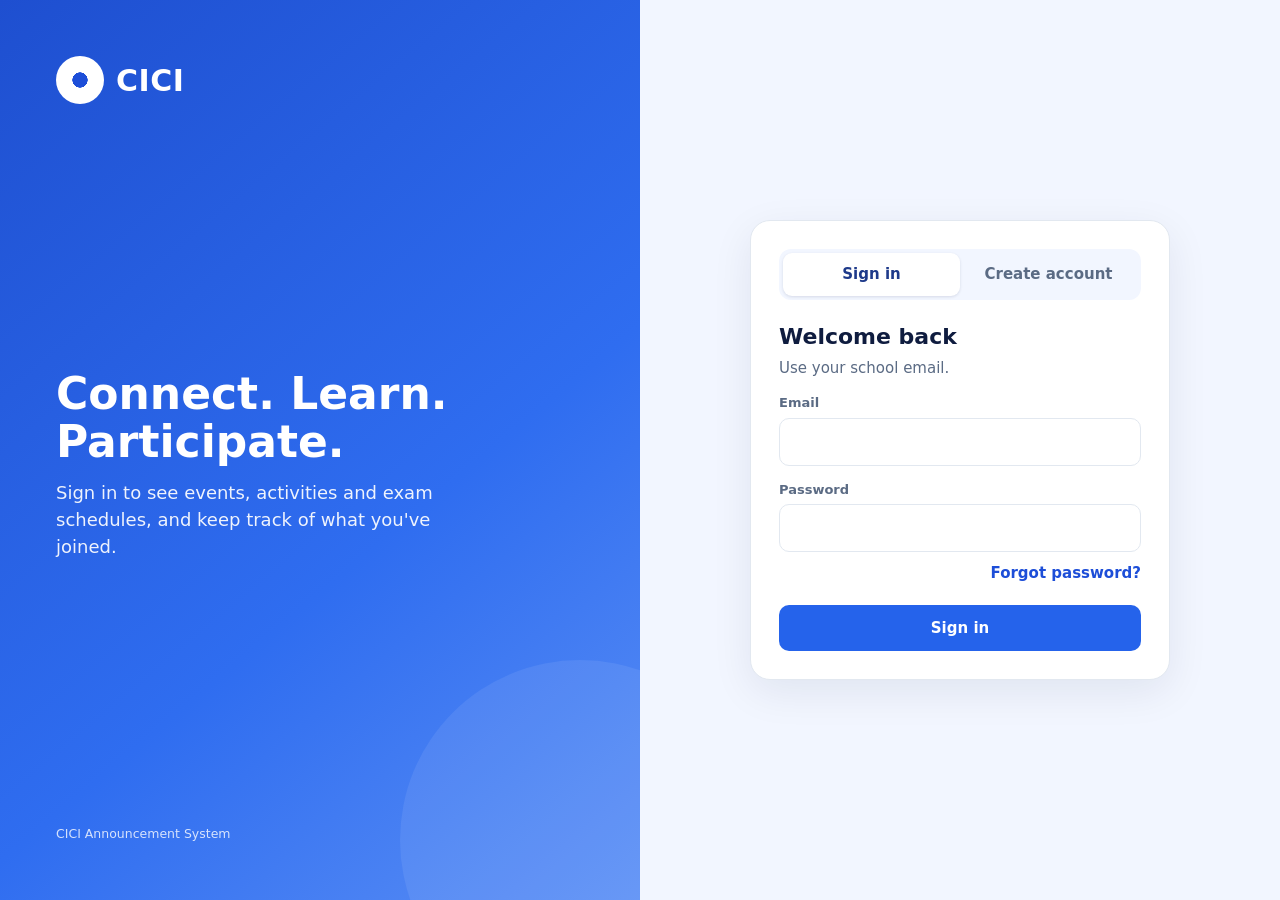
==== public/index.html @ 5fc9a1bd "Add photos to announcements with Supabase Storage - Admin editor: choose, replace or remove a photo " ====
<!doctype html>
<html lang="en">
<head>
<meta charset="utf-8">
<meta name="viewport" content="width=device-width, initial-scale=1">
<title>CICI Announcement System</title>
<style>
:root{--blue:#1d4ed8;--blue-d:#1e3a8a;--blue-600:#2563eb;--blue-100:#e0eaff;--blue-50:#f2f6ff;--white:#fff;--text:#0f1c3f;--muted:#64748b;--border:#e2e8f0;--red:#dc2626}
*{box-sizing:border-box}
[hidden]{display:none!important}
body{margin:0;font:14px/1.45 system-ui,-apple-system,Segoe UI,Roboto,sans-serif;background:var(--blue-50);color:var(--text)}
button{font:inherit;cursor:pointer;color:inherit}
a{color:inherit;text-decoration:none}
.app{display:grid;grid-template-columns:240px minmax(0,1fr) 300px;min-height:100vh}
/* sidebar */
.side{background:linear-gradient(180deg,#f7f9ff,#eef3ff);border-right:1px solid var(--border);padding:24px 16px;display:flex;flex-direction:column;gap:6px;position:sticky;top:0;height:100vh;height:100dvh;overflow:hidden;align-self:start}
.logo{display:flex;align-items:center;gap:10px;padding:0 8px 20px}
.logo .mark{width:44px;height:44px;border-radius:50%;background:radial-gradient(circle,#fff 0 22%,var(--blue) 23% 100%);box-shadow:0 0 0 6px #dbe7ff inset}
.logo b{display:block;font-size:26px;color:var(--blue);letter-spacing:.5px;line-height:1}
.logo small{font-size:12px;color:var(--text);display:block;margin-top:4px}
.nav button{display:flex;width:100%;align-items:center;gap:14px;padding:12px 16px;border:0;background:none;border-radius:12px;color:var(--text);font-size:15px;text-align:left}
.nav button:hover{background:rgba(37,99,235,.07)}
.nav button.on{background:var(--blue-600);color:#fff;font-weight:600;box-shadow:0 6px 16px rgba(37,99,235,.25)}
.nav .ic{width:22px;height:22px;flex:none;opacity:.9}
.nav hr{border:0;border-top:1px solid var(--border);margin:14px 8px}
.badge{margin-left:auto;background:var(--red);color:#fff;border-radius:999px;font-size:12px;padding:1px 8px;font-weight:700}
.user{margin-top:auto;position:relative}
.user button{display:flex;width:100%;align-items:center;gap:10px;padding:14px 8px;border:0;border-top:1px solid var(--border);background:none;text-align:left}
.avatar{width:40px;height:40px;border-radius:50%;background:#dbe7ff;color:var(--blue-d);display:grid;place-items:center;font-weight:700;flex:none}
.user b{display:block}.user small{color:var(--muted)}
/* main */
.main{padding:24px 28px;min-width:0}
.side,.rail{min-width:0}
.toprow{display:flex;gap:14px;align-items:center}
.search{flex:1;display:flex;align-items:center;gap:10px;background:var(--white);border:1px solid var(--border);border-radius:14px;padding:12px 18px;box-shadow:0 1px 2px rgba(0,0,0,.03)}
.search{min-width:0}
.search input{border:0;outline:0;flex:1;min-width:0;width:100%;font:inherit;background:transparent;color:var(--text)}
.search input::placeholder{color:var(--muted)}
.bell{position:relative;width:44px;height:44px;border-radius:50%;border:1px solid var(--border);background:var(--white);font-size:18px}
.bell .badge{position:absolute;top:-4px;right:-4px;margin:0;font-size:11px;padding:0 6px}
.bell .badge[hidden]{display:none}
.dropdown{position:absolute;top:52px;right:0;width:300px;background:var(--white);border:1px solid var(--border);border-radius:14px;box-shadow:0 12px 30px rgba(15,28,63,.15);padding:8px;z-index:5}
.dropdown[hidden]{display:none}
.dropdown .ni{display:block;width:100%;text-align:left;padding:10px 12px;border:0;background:none;border-radius:10px}
.dropdown .ni:hover{background:var(--blue-50)}
.dropdown .ni b{display:block}.dropdown .ni small{color:var(--muted)}
.hero{position:relative;margin-top:20px;border-radius:20px;overflow:hidden;background:linear-gradient(100deg,#1e4fd0 0%,#2f6df0 55%,#5b8ff5 100%);color:#fff;padding:34px 36px;min-height:250px}
.hero .chip{display:inline-block;background:rgba(255,255,255,.2);padding:6px 14px;border-radius:999px;font-size:13px;font-weight:600}
.hero h2{margin:22px 0 8px;font-size:40px;line-height:1.1}
.hero p{margin:0 0 20px;font-size:17px;opacity:.95;max-width:380px}
.hero .cta{display:inline-block;background:#fff;color:var(--blue-d);font-weight:700;padding:11px 20px;border:0;border-radius:10px}
.hero .dots{position:absolute;left:50%;bottom:16px;display:flex;gap:8px;transform:translateX(-50%)}
.hero .dots button{width:10px;height:10px;border-radius:50%;background:rgba(255,255,255,.5);border:0;padding:0}
.hero .dots button.on{background:#fff}
.hero .bldg{position:absolute;right:250px;bottom:0;width:320px;height:110px;background:linear-gradient(#ffffff22,#ffffff11);clip-path:polygon(0 100%,0 40%,15% 40%,15% 15%,30% 15%,30% 40%,45% 40%,45% 0,60% 0,60% 40%,75% 40%,75% 20%,100% 20%,100% 100%);pointer-events:none}
.hero .mega{position:absolute;right:40px;top:40px;width:230px;height:200px;background:linear-gradient(135deg,#fff,#c9dbff);clip-path:polygon(0 35%,55% 0,100% 0,100% 100%,55% 100%,0 65%);border-radius:10px;opacity:.95;pointer-events:none}
.quick{display:grid;grid-template-columns:repeat(3,1fr);gap:16px;margin-top:20px}
.qcard{background:var(--white);border:1px solid var(--border);border-radius:16px;padding:18px;display:flex;align-items:center;gap:16px;box-shadow:0 1px 2px rgba(0,0,0,.03);text-align:left}
.qcard:hover,.card:hover,.panel .it:hover{border-color:var(--blue-600)}
.qcard .ico{width:60px;height:60px;border-radius:50%;background:var(--blue-100);display:grid;place-items:center;font-size:22px;flex:none}
.qcard b{display:block;font-size:16px}.qcard small{color:var(--muted)}
.qcard .go{margin-left:auto;width:34px;height:34px;border-radius:50%;background:var(--blue-50);display:grid;place-items:center;color:var(--blue)}
.sec{display:flex;justify-content:space-between;align-items:center;margin:28px 0 14px}
.sec h3{margin:0;font-size:20px;display:flex;align-items:center;gap:10px}
.sec h3::before{content:"";width:5px;height:22px;background:var(--blue);border-radius:3px}
.linkbtn{background:none;border:0;color:var(--blue);font-weight:600;font-size:14px;padding:0}
.chips{display:flex;gap:8px;flex-wrap:wrap;margin-bottom:14px}
.chips button{border:1px solid var(--border);background:var(--white);padding:6px 14px;border-radius:999px;font-size:13px;font-weight:600;color:var(--muted)}
.chips button.on{background:var(--blue-600);border-color:var(--blue-600);color:#fff}
.cards{display:grid;grid-template-columns:repeat(3,1fr);gap:16px}
.card{background:var(--white);border:1px solid var(--border);border-radius:16px;overflow:hidden;display:flex;flex-direction:column}
.card .top{display:flex;justify-content:space-between;align-items:center;padding:14px 14px 0}
.tag{background:var(--blue-100);color:var(--blue-d);padding:4px 14px;border-radius:999px;font-weight:600;font-size:13px}
.tag.act{background:#d9f5ee;color:#0f6b55}
.tag.exam{background:#e3ebff;color:#1e3a8a}
.pin{color:var(--blue);font-size:13px;font-weight:600}
.img{margin:12px 14px 0;height:128px;border-radius:12px;background:linear-gradient(135deg,#d7e6ff,#9dbcf3)}
.img.green{background:linear-gradient(135deg,#2f7d4f,#8cc48f)}
.img.paper{background:linear-gradient(135deg,#eef2fb,#c8d3ea)}
img.img{display:block;width:calc(100% - 28px);object-fit:cover;background:var(--blue-50)}
.dimg{display:block;width:calc(100% + 48px);margin:-24px -24px 14px;height:220px;object-fit:cover;border-radius:18px 18px 0 0;background:var(--blue-50)}
.card .body{padding:14px;flex:1}
.card h4{margin:0 0 8px;font-size:16px}
.meta{color:var(--muted);font-size:13px;display:flex;gap:12px;flex-wrap:wrap;margin-bottom:8px}
.card p{margin:0 0 12px;color:#334155}
.card .link{color:var(--blue);font-weight:600;margin:0 14px 14px;padding:0;background:none;border:0;text-align:left}
.empty{grid-column:1/-1;text-align:center;color:var(--muted);padding:32px;background:var(--white);border:1px dashed var(--border);border-radius:16px}
/* right */
.rail{padding:24px 22px 24px 0;display:flex;flex-direction:column;gap:16px;position:sticky;top:0;height:100vh;height:100dvh;overflow:hidden;align-self:start}
.panel{background:var(--white);border:1px solid var(--border);border-radius:16px;padding:14px 16px}
.panel header{display:flex;justify-content:space-between;align-items:center;margin-bottom:12px}
.panel header b{font-size:16px;display:flex;gap:10px;align-items:center}
.panel header .linkbtn{font-size:13px}
.calnav{display:flex;justify-content:space-between;align-items:center;margin-bottom:10px;font-weight:700}
.calnav button{background:none;border:0;font-size:18px;color:var(--blue);padding:0 6px}
.cal{display:grid;grid-template-columns:repeat(7,1fr);text-align:center;gap:2px 0;font-size:13px}
.cal .dow{color:var(--muted);font-size:12px}
.cal button{position:relative;width:30px;height:30px;margin:auto;border:0;border-radius:50%;background:none;font:inherit;color:var(--text)}
.cal button:hover{background:var(--blue-50)}
.cal button.hl{background:var(--blue-100)}
.cal button.sel{background:var(--blue);color:#fff;font-weight:700}
.cal button.dot::after{content:"";position:absolute;bottom:2px;left:50%;width:4px;height:4px;margin-left:-2px;border-radius:50%;background:var(--blue)}
.cal button.sel.dot::after{background:#fff}
.cal button.blank{visibility:hidden}
.up{display:flex;flex-direction:column}
.up .it{display:grid;grid-template-columns:14px 1fr auto;gap:10px;padding:8px;margin:0 -8px;position:relative;align-items:start;background:none;border:0;border-radius:10px;text-align:left;width:calc(100% + 16px)}
.up .it > span:first-child{width:10px;height:10px;border-radius:50%;background:var(--blue);margin-top:6px}
.up .it:not(:last-child)::after{content:"";position:absolute;left:12px;top:26px;bottom:-12px;width:2px;background:var(--blue-100)}
.up .it b{display:block}
.up .it span{font-size:13px;color:var(--muted)}
.up .none{color:var(--muted);padding:8px 0}
.pill{font-size:12px;font-weight:600;padding:3px 10px;border-radius:999px;background:var(--blue-100);color:var(--blue-d);white-space:nowrap}
.pill.exam{background:#e3ebff}.pill.act{background:#d9f5ee;color:#0f6b55}
footer{display:flex;justify-content:space-between;gap:12px;flex-wrap:wrap;border-top:1px solid var(--border);padding:18px 0 4px;margin-top:28px;color:var(--muted);font-size:13px}
footer b{color:var(--blue)}
/* dialog & toast */
dialog{border:0;border-radius:18px;padding:0;width:min(460px,calc(100% - 32px));color:var(--text)}
dialog::backdrop{background:rgba(15,28,63,.45)}
dialog .box{padding:24px}
dialog h3{margin:8px 0 6px;font-size:20px}
dialog p{color:#334155}
dialog .acts{display:flex;justify-content:flex-end;gap:10px;margin-top:18px}
.btn{border:1px solid var(--border);background:var(--white);padding:10px 16px;border-radius:10px;font-weight:600}
.btn.primary{background:var(--blue-600);border-color:var(--blue-600);color:#fff}
#toast{position:fixed;left:50%;bottom:24px;transform:translateX(-50%) translateY(20px);background:var(--blue-d);color:#fff;padding:12px 18px;border-radius:12px;opacity:0;pointer-events:none;transition:.25s;z-index:20;max-width:90vw}
#toast.show{opacity:1;transform:translateX(-50%) translateY(0)}

/* adaptive */
.cards{grid-template-columns:repeat(auto-fill,minmax(250px,1fr))}
.quick{grid-template-columns:repeat(auto-fit,minmax(220px,1fr))}
@media (max-width:1280px){
  .app{grid-template-columns:200px minmax(0,1fr) 260px}
  .main{padding:20px}
  .hero{padding:26px}
  .hero h2{font-size:32px}
  .hero .bldg{right:200px}
  .hero .mega{width:180px;height:160px}
}
@media (max-width:1100px){
  .app{grid-template-columns:minmax(0,1fr)}
  .side{position:sticky;top:0;z-index:5;height:auto;flex-direction:row;flex-wrap:wrap;align-items:center;gap:8px 12px;padding:10px 16px;overflow:visible;border-right:0;border-bottom:1px solid var(--border)}
  .logo{padding:0 8px 0 0}
  .logo small{display:none}
  .logo b{font-size:20px}
  .nav{display:flex;flex-wrap:wrap;gap:4px;flex:1;min-width:0}
  .nav button{width:auto;padding:8px 12px;font-size:14px}
  .nav hr{display:none}
  .user{display:none}
  .rail{position:static;height:auto;overflow:visible;padding:0 20px 20px;display:grid;grid-template-columns:1fr 1fr;align-items:start;gap:16px}
  .main{padding:20px}
  .toprow{position:relative}
  footer{margin-top:20px}
}
@media (max-width:760px){
  .rail{grid-template-columns:1fr;padding:0 16px 16px}
  .cards{grid-template-columns:repeat(auto-fill,minmax(220px,1fr))}
  .hero{min-height:200px;padding:22px}
  .hero h2{font-size:28px;margin-top:14px}
  .hero p{font-size:15px}
  .hero .bldg,.hero .mega{display:none}
  .chips{flex-wrap:wrap}
}
@media (max-width:560px){
  .side{padding:8px 12px}
  .logo{display:none}
  .main{padding:14px}
  .toprow{gap:10px}
  .bell{width:40px;height:40px;flex:none}
  .search{padding:10px 14px}
  .search input{font-size:16px}
  .cards{grid-template-columns:1fr}
  .quick{grid-template-columns:1fr}
  .qcard{padding:14px}
  .qcard .ico{width:48px;height:48px;font-size:19px}
  .sec h3{font-size:18px}
  .dropdown{width:min(300px,calc(100vw - 40px));right:0}
  footer{flex-direction:column;align-items:flex-start;gap:6px}
  .hero .cta{width:100%;text-align:center}
}

/* added: actions, filters, forms */
.newbtn{white-space:nowrap;flex:none}
.avbtn{display:none;width:44px;height:44px;border-radius:50%;border:0;background:#dbe7ff;color:var(--blue-d);font-weight:700;flex:none}
.secR{display:flex;gap:12px;align-items:center}
.sort{font:inherit;font-size:13px;border:1px solid var(--border);border-radius:8px;padding:6px 8px;background:var(--white);color:var(--text)}
.filters{display:flex;gap:8px;flex-wrap:wrap;align-items:center;margin:-4px 0 14px}
.filters[hidden]{display:none}
.fchip{background:var(--blue-100);color:var(--blue-d);border:0;border-radius:999px;padding:5px 12px;font-size:13px;font-weight:600}
.card .top .r{display:flex;align-items:center;gap:8px}
.star{background:none;border:0;font-size:20px;line-height:1;color:var(--blue);padding:2px 4px;border-radius:6px}
.star:hover{background:var(--blue-50)}
.titlebtn{background:none;border:0;padding:0;font:inherit;font-weight:700;text-align:left;color:inherit;cursor:pointer}
.titlebtn:hover{color:var(--blue)}
.card .foot{display:flex;justify-content:space-between;align-items:center;gap:8px;padding:0 14px 14px}
.card .foot .btn{padding:7px 12px;font-size:13px}
.btn.done{background:#e7f6ee;border-color:#bfe6cf;color:#0f6b55}
.btn.danger{color:var(--red);border-color:#f3c9c9}
.mine{font-size:12px;color:var(--muted)}
.cal button.today{box-shadow:inset 0 0 0 2px var(--blue)}
.cal button.sel.today{box-shadow:none}
.up .it b{white-space:nowrap}
dialog .acts{flex-wrap:wrap}
dialog .acts .sp{flex:1}
.fld{display:grid;gap:4px;font-size:13px;font-weight:600;color:var(--muted);margin-top:12px}
.fld input,.fld select,.fld textarea{font:inherit;font-size:15px;font-weight:400;color:var(--text);border:1px solid var(--border);border-radius:10px;padding:9px 11px;background:var(--white);width:100%}
.row2{display:grid;grid-template-columns:1fr 1fr;gap:12px}
.chk{display:flex;align-items:center;gap:8px;margin-top:12px;font-weight:600}
.err{color:var(--red);font-size:13px;min-height:18px;margin-top:8px}
.setrow{display:flex;justify-content:space-between;align-items:center;gap:12px;padding:12px 0;border-bottom:1px solid var(--border)}
.setrow small{display:block;color:var(--muted)}
.setrow input{width:20px;height:20px}
#profileMenu{position:fixed;top:auto;right:auto;width:240px}
.compact .img{display:none}
.yearbar{display:flex;align-items:center;justify-content:space-between;gap:12px;flex-wrap:wrap;background:var(--blue-100);color:var(--blue-d);border-radius:12px;padding:10px 14px;margin-bottom:14px;font-weight:600}
.yearbar .btn{padding:7px 12px;font-size:13px}
.nohero .hero{display:none}
.nohero .quick{margin-top:20px}
@media (max-width:1100px){.avbtn{display:grid;place-items:center}}
@media (max-width:560px){.newbtn{padding:10px 12px}.newbtn .lbl{display:none}.row2{grid-template-columns:1fr}.secR .sort{max-width:120px}}
</style>
<script src="config.js"></script>
</head>
<body>
<div class="app" id="app">
  <aside class="side">
    <div class="logo"><div class="mark"></div><div><b>CICI</b><small>Announcement<br>System</small></div></div>
    <nav class="nav" id="nav">
      <button data-view="all"><svg class="ic" viewBox="0 0 24 24" fill="none" stroke="currentColor" stroke-width="2" stroke-linecap="round" stroke-linejoin="round" aria-hidden="true"><path d="M3 10.5 12 3l9 7.5"/><path d="M5 9.5V21h5v-6h4v6h5V9.5"/></svg>Home</button>
      <button data-view="event"><svg class="ic" viewBox="0 0 24 24" fill="none" stroke="currentColor" stroke-width="2" stroke-linecap="round" stroke-linejoin="round" aria-hidden="true"><rect x="3" y="5" width="18" height="16" rx="2"/><path d="M16 3v4M8 3v4M3 10h18"/></svg>Events</button>
      <button data-view="activity"><svg class="ic" viewBox="0 0 24 24" fill="none" stroke="currentColor" stroke-width="2" stroke-linecap="round" stroke-linejoin="round" aria-hidden="true"><path d="M8 21h8M12 17v4M7 4h10v5a5 5 0 0 1-10 0z"/><path d="M17 5h3v2a3 3 0 0 1-3 3M7 5H4v2a3 3 0 0 0 3 3"/></svg>Activities</button>
      <button data-view="exam"><svg class="ic" viewBox="0 0 24 24" fill="none" stroke="currentColor" stroke-width="2" stroke-linecap="round" stroke-linejoin="round" aria-hidden="true"><path d="M14 3H6a2 2 0 0 0-2 2v14a2 2 0 0 0 2 2h12a2 2 0 0 0 2-2V9z"/><path d="M14 3v6h6M8 13h8M8 17h6"/></svg>Exams</button>
      <hr>
      <button data-act="notif"><svg class="ic" viewBox="0 0 24 24" fill="none" stroke="currentColor" stroke-width="2" stroke-linecap="round" stroke-linejoin="round" aria-hidden="true"><path d="M6 8a6 6 0 0 1 12 0c0 7 3 8 3 8H3s3-1 3-8"/><path d="M10 21a2 2 0 0 0 4 0"/></svg>Notifications <span class="badge" id="navBadge"></span></button>
      <button data-act="settings"><svg class="ic" viewBox="0 0 24 24" fill="none" stroke="currentColor" stroke-width="2" stroke-linecap="round" stroke-linejoin="round" aria-hidden="true"><circle cx="12" cy="12" r="3"/><path d="M12 2v3M12 19v3M4.9 4.9l2.1 2.1M17 17l2.1 2.1M2 12h3M19 12h3M4.9 19.1 7 17M17 7l2.1-2.1"/></svg>Settings</button>
    </nav>
    <div class="user">
      <button data-act="profile"><div class="avatar" id="meInit"></div><div><b id="meName"></b><small><span id="meRole"></span> ▾</small></div></button>
    </div>
  </aside>

  <main class="main">
    <div class="toprow" style="position:relative">
      <label class="search"><span aria-hidden="true">🔍</span><input id="search" type="search" placeholder="Search announcements, events...  ( / )" aria-label="Search"></label>
      <a class="btn primary newbtn" id="newBtn" href="admin.html#new" hidden aria-label="New announcement">+ <span class="lbl">New</span></a>
      <button class="bell" data-act="notif" aria-label="Notifications">🔔<span class="badge" id="bellBadge"></span></button>
      <button class="avbtn" data-act="profile" aria-label="Profile" id="meInit2"></button>
      <div class="dropdown" id="notifMenu" hidden></div>
    </div>

    <section class="hero" id="hero">
      <span class="chip" id="heroChip">📢 Latest Announcement</span>
      <h2 id="heroTitle">Welcome to CICI!</h2>
      <p id="heroText">Stay updated with the latest events, activities, and exams.</p>
      <button class="cta" id="heroCta" data-view="all">View All Announcements →</button>
      <div class="bldg"></div>
      <div class="mega"></div>
      <div class="dots" id="heroDots"></div>
    </section>

    <section class="quick">
      <button class="qcard" data-view="event"><div class="ico">📅</div><div><b>Events</b><small id="qEvent">Check upcoming events</small></div><span class="go">›</span></button>
      <button class="qcard" data-view="activity"><div class="ico">🏆</div><div><b>Activities</b><small id="qActivity">Join and participate</small></div><span class="go">›</span></button>
      <button class="qcard" data-view="exam"><div class="ico">📄</div><div><b>Exams</b><small id="qExam">View exam schedules</small></div><span class="go">›</span></button>
    </section>

    <div class="sec" id="updates"><h3 id="updatesTitle">Latest Updates</h3>
      <div class="secR">
        <select class="sort" id="sort" aria-label="Sort">
          <option value="soon">Soonest first</option>
          <option value="new">Newest posted</option>
          <option value="az">Title A–Z</option>
        </select>
        <button class="linkbtn" data-act="clear">See all →</button>
      </div>
    </div>
    <div class="chips" id="chips">
      <button data-view="all">All</button>
      <button data-view="event">Events</button>
      <button data-view="activity">Activities</button>
      <button data-view="exam">Exams</button>
      <button data-view="saved">★ Saved</button>
      <button data-view="mine">✓ My list</button>
    </div>
    <div class="yearbar" id="yearBar" hidden><span>📌 Set your year level so you only see announcements meant for you.</span><button class="btn primary" data-act="profile-edit">Set year level</button></div>
    <div class="filters" id="filters" hidden></div>
    <section class="cards" id="cards"><div class="empty">Loading announcements…</div></section>

    <footer>
      <span><b>CICI</b> &nbsp;•&nbsp; Connect. Learn. Participate.</span>
      <span id="modeNote">Stay informed. Stay ahead. ♡</span>
    </footer>
  </main>

  <aside class="rail">
    <div class="panel">
      <header><b>📅 Academic Calendar</b><button class="linkbtn" data-act="today">Today</button></header>
      <div class="calnav"><button data-act="prevMonth" aria-label="Previous month">‹</button><span id="monthLabel"></span><button data-act="nextMonth" aria-label="Next month">›</button></div>
      <div class="cal" id="cal"></div>
    </div>
    <div class="panel">
      <header><b>🕒 Upcoming</b><button class="linkbtn" data-act="clear">See all →</button></header>
      <div class="up" id="upcoming"></div>
    </div>
  </aside>
</div>

<div class="dropdown" id="profileMenu" hidden>
  <button class="ni" data-view="mine"><b>✓ My list</b><small>Events and activities you joined</small></button>
  <button class="ni" data-view="saved"><b>★ Saved</b><small>Announcements you bookmarked</small></button>
  <a class="ni" href="admin.html" id="adminLink" hidden style="color:inherit"><b>🛠 Admin panel</b><small>Manage announcements and users</small></a>
  <button class="ni" data-act="profile-edit"><b>👤 My profile</b><small>Name, year level, password</small></button>
  <button class="ni" data-act="settings"><b>⚙ Settings</b><small>Display preferences</small></button>
  <button class="ni" data-act="signout"><b>Sign out</b><small id="meEmail"></small></button>
</div>

<dialog id="detail"><div class="box" id="detailBody"></div></dialog>

<dialog id="profileDlg">
  <form class="box" id="profileForm" novalidate>
    <h3>My profile</h3>
    <p class="mine" id="pfEmail"></p>
    <label class="fld">Full name<input name="name" maxlength="60" autocomplete="name" required></label>
    <label class="fld" id="pfYearRow">Year level<select name="year"><option value="">Not set (see all years)</option></select></label>
    <label class="fld" id="pfPwRow">New password <span class="mine">(leave blank to keep)</span><input name="password" type="password" minlength="8" autocomplete="new-password"></label>
    <div class="err" id="pfErr" role="alert"></div>
    <div class="acts"><span class="sp"></span><button type="button" class="btn" data-close>Cancel</button><button type="submit" class="btn primary" id="pfSave">Save</button></div>
  </form>
</dialog>

<dialog id="settingsDlg">
  <div class="box">
    <h3>Settings</h3>
    <label class="setrow"><span>Show welcome banner<small>The rotating banner at the top</small></span><input type="checkbox" id="setHero"></label>
    <label class="setrow"><span>Compact cards<small>Hide card images</small></span><input type="checkbox" id="setCompact"></label>
    <label class="setrow"><span>Auto-rotate banner<small>Change slide every 6 seconds</small></span><input type="checkbox" id="setRotate"></label>
    <div class="setrow"><span>Reset preferences<small>Display settings and read notifications on this device</small></span><button class="btn danger" data-act="reset">Reset</button></div>
    <div class="acts"><button class="btn primary" data-close>Done</button></div>
  </div>
</dialog>

<div id="toast" role="status" aria-live="polite"></div>

<script type="module">
import { api, isStaff, roleLabel, initials, visibleTo, YEARS } from './js/data.js';

/* ---------- sign-in gate ---------- */
const me = await api.requireUser();

/* ---------- constants ---------- */
const TYPE = { event: 'Events', activity: 'Activities', exam: 'Exams', saved: 'Saved', mine: 'My list' };
const PILL = { event: 'Event', activity: 'Activity', exam: 'Exam' };
const TAG = { event: '', activity: 'act', exam: 'exam' };
const IMG = { event: '', activity: 'green', exam: 'paper' };
const ACTION = { event: ['Register', 'Registered ✓'], activity: ['Join', 'Joined ✓'], exam: ['Remind me', 'Reminder set ✓'] };
const HASH = { all: '', event: 'events', activity: 'activities', exam: 'exams', saved: 'saved', mine: 'mine' };
const SLIDES = [
  { chip: '📢 Latest Announcement', title: 'Welcome to CICI!', text: 'Stay updated with the latest events, activities, and exams.', cta: 'View All Announcements →', view: 'all' },
  { chip: '📅 Event', title: 'Don’t Miss Out', text: 'Browse upcoming events and register in one tap.', cta: 'See Events →', view: 'event' },
  { chip: '📄 Exam', title: 'Stay Exam-Ready', text: 'Check the exam schedule and set reminders.', cta: 'View Exams →', view: 'exam' },
];

/* ---------- per-device preferences ---------- */
const pref = {
  get(k, d) { try { const v = localStorage.getItem('cici.' + k); return v ? JSON.parse(v) : d; } catch { return d; } },
  set(k, v) { try { localStorage.setItem('cici.' + k, JSON.stringify(v)); } catch {} },
};
let read = new Set(pref.get('read.' + me.id, []));
let settings = Object.assign({ hero: true, compact: false, rotate: true }, pref.get('settings', {}));
const persistPrefs = () => { pref.set('read.' + me.id, [...read]); pref.set('settings', settings); };

/* ---------- server data ---------- */
let items = [], reg = new Set(), saved = new Set();
async function load() {
  try {
    [items, reg, saved] = await Promise.all([api.listAnnouncements(), api.mySignups(), api.mySaves()]);
    // Drafts live in the admin panel; students only get posts for their audience.
    items = items.filter((a) => a.status !== 'draft' && visibleTo(me, a));
  } catch (e) {
    $('#cards').innerHTML = `<div class="empty">Couldn’t load announcements: ${esc(e.message)}</div>`;
    throw e;
  }
}
const all = () => items;
const byId = (id) => items.find((a) => a.id == id);

/* ---------- state ---------- */
const now = new Date();
const TODAY = iso(now.getFullYear(), now.getMonth(), now.getDate());
let view = 'all', query = '', sort = 'soon', selectedDay = null, heroIndex = 0;
let calYear = now.getFullYear(), calMonth = now.getMonth();

/* ---------- helpers ---------- */
function $(s) { return document.querySelector(s); }
function iso(y, m, d) { return `${y}-${String(m + 1).padStart(2, '0')}-${String(d).padStart(2, '0')}`; }
function esc(s) { return String(s ?? '').replace(/[&<>"']/g, (c) => ({ '&': '&amp;', '<': '&lt;', '>': '&gt;', '"': '&quot;', "'": '&#39;' }[c])); }
const D = (s) => new Date(s + 'T00:00:00');
const fmt = (s, o) => D(s).toLocaleDateString(undefined, o);
const fmtLong = (a) => a.end && a.end !== a.date ? `${fmt(a.date, { month: 'short', day: 'numeric' })} – ${fmt(a.end, { month: 'short', day: 'numeric', year: 'numeric' })}` : fmt(a.date, { month: 'short', day: 'numeric', year: 'numeric' });
const fmtShort = (a) => {
  if (!a.end || a.end === a.date) return fmt(a.date, { month: 'short', day: 'numeric' });
  const sameMonth = a.date.slice(0, 7) === a.end.slice(0, 7);
  return `${fmt(a.date, { month: 'short', day: 'numeric' })} – ${sameMonth ? D(a.end).getDate() : fmt(a.end, { month: 'short', day: 'numeric' })}`;
};
const endOf = (a) => a.end || a.date;
const covers = (a, day) => a.date <= day && endOf(a) >= day;
const daysUntil = (s) => Math.round((D(s) - D(TODAY)) / 86400000);
const when = (a) => {
  if (covers(a, TODAY)) return 'Happening now';
  const n = daysUntil(a.date);
  return n < 0 ? 'Ended' : n === 0 ? 'Today' : n === 1 ? 'Tomorrow' : `In ${n} days`;
};
let toastTimer;
function toast(msg) { const t = $('#toast'); t.textContent = msg; t.classList.add('show'); clearTimeout(toastTimer); toastTimer = setTimeout(() => t.classList.remove('show'), 2600); }
function closeMenus() { $('#notifMenu').hidden = true; $('#profileMenu').hidden = true; }

/* ---------- who's signed in ---------- */
function showMe() {
  $('#meName').textContent = me.name;
  $('#meRole').textContent = me.role === 'student' && me.year ? `Student · ${me.year}` : roleLabel(me.role);
  $('#meInit').textContent = $('#meInit2').textContent = initials(me.name);
  $('#yearBar').hidden = !(me.role === 'student' && !me.year);
}
showMe();
$('#meEmail').textContent = me.email;
$('#adminLink').hidden = $('#newBtn').hidden = !isStaff(me);
if (!api.live) $('#modeNote').textContent = 'Demo mode · data stays in this browser';

/* ---------- notifications: anything starting within 14 days or happening now ---------- */
function notifications() {
  return all().filter((a) => (daysUntil(a.date) >= 0 && daysUntil(a.date) <= 14) || covers(a, TODAY)).sort((a, b) => a.date.localeCompare(b.date));
}

/* ---------- filtering ---------- */
function filtered() {
  const q = query.trim().toLowerCase();
  const list = all()
    .filter((a) => view === 'all' || (view === 'saved' ? saved.has(a.id) : view === 'mine' ? reg.has(a.id) : a.type === view))
    .filter((a) => !q || [a.title, a.body, a.where, PILL[a.type]].join(' ').toLowerCase().includes(q))
    .filter((a) => !selectedDay || covers(a, selectedDay));
  const cmp = {
    soon: (a, b) => (b.pinned ? 1 : 0) - (a.pinned ? 1 : 0) || a.date.localeCompare(b.date),
    new: (a, b) => (b.created || b.id) - (a.created || a.id),
    az: (a, b) => a.title.localeCompare(b.title),
  }[sort];
  return list.sort(cmp);
}

/* ---------- render ---------- */
function renderHero() {
  const s = SLIDES[heroIndex];
  $('#heroChip').textContent = s.chip; $('#heroTitle').textContent = s.title;
  $('#heroText').textContent = s.text; $('#heroCta').textContent = s.cta; $('#heroCta').dataset.view = s.view;
  $('#heroDots').innerHTML = SLIDES.map((_, i) => `<button class="${i === heroIndex ? 'on' : ''}" data-dot="${i}" aria-label="Slide ${i + 1}"></button>`).join('');
}
function renderQuick() {
  const count = (t) => all().filter((a) => a.type === t && endOf(a) >= TODAY).length;
  $('#qEvent').textContent = `${count('event')} upcoming events`;
  $('#qActivity').textContent = `${count('activity')} open activities`;
  $('#qExam').textContent = `${count('exam')} scheduled exams`;
}
function actionBtn(a) {
  const on = reg.has(a.id);
  return `<button class="btn ${on ? 'done' : 'primary'}" data-act="reg" data-id="${a.id}">${ACTION[a.type][on ? 1 : 0]}</button>`;
}
function renderCards() {
  const list = filtered();
  $('#updatesTitle').textContent = view === 'all' ? 'Latest Updates' : TYPE[view];
  document.querySelectorAll('#chips button, #nav button[data-view]').forEach((b) => b.classList.toggle('on', b.dataset.view === view));
  const f = [];
  if (selectedDay) f.push(`<button class="fchip" data-act="clearDay">📅 ${fmt(selectedDay, { weekday: 'short', month: 'short', day: 'numeric' })} ✕</button>`);
  if (query.trim()) f.push(`<button class="fchip" data-act="clearSearch">🔍 “${esc(query.trim())}” ✕</button>`);
  $('#filters').innerHTML = f.length ? `<span class="mine">${list.length} result${list.length === 1 ? '' : 's'} ·</span>${f.join('')}<button class="linkbtn" data-act="clear">Clear all</button>` : '';
  $('#filters').hidden = !f.length;
  const emptyMsg = view === 'saved' ? 'Nothing saved yet. Tap ☆ on any announcement to save it.'
    : view === 'mine' ? 'You haven’t joined anything yet.'
    : selectedDay ? 'Nothing scheduled on this day.' : items.length ? 'No announcements match.' : 'No announcements yet.';
  $('#cards').innerHTML = list.length ? list.map((a) => `
    <article class="card">
      <div class="top">
        <span class="tag ${TAG[a.type]}">${TYPE[a.type]}</span>
        <span class="r">${a.pinned ? '<span class="pin">📌 Pinned</span>' : ''}
          <button class="star" data-act="save" data-id="${a.id}" aria-pressed="${saved.has(a.id)}" aria-label="${saved.has(a.id) ? 'Remove from saved' : 'Save'}">${saved.has(a.id) ? '★' : '☆'}</button></span>
      </div>
      ${a.image ? `<img class="img" src="${esc(api.imageUrl(a.image))}" alt="" loading="lazy">` : `<div class="img ${IMG[a.type]}"></div>`}
      <div class="body">
        <h4><button class="titlebtn" data-act="open" data-id="${a.id}">${esc(a.title)}</button></h4>
        <div class="meta"><span>📅 ${fmtLong(a)}</span>${a.where ? `<span>📍 ${esc(a.where)}</span>` : ''}</div>
        <p>${esc(a.body)}</p>
        <span class="mine">${when(a)}${a.audience && a.audience !== 'All students' ? ' · For ' + esc(a.audience) : ''}</span>
      </div>
      <div class="foot">${actionBtn(a)}<button class="linkbtn" data-act="open" data-id="${a.id}">Details →</button></div>
    </article>`).join('') : `<div class="empty">${emptyMsg}</div>`;
}
function renderCal() {
  $('#monthLabel').textContent = new Date(calYear, calMonth, 1).toLocaleDateString(undefined, { month: 'long', year: 'numeric' });
  const first = new Date(calYear, calMonth, 1).getDay();
  const days = new Date(calYear, calMonth + 1, 0).getDate();
  const marks = new Set(); all().forEach((a) => { marks.add(a.date); marks.add(endOf(a)); });
  let html = ['Sun', 'Mon', 'Tue', 'Wed', 'Thu', 'Fri', 'Sat'].map((d) => `<span class="dow">${d}</span>`).join('');
  for (let i = 0; i < first; i++) html += '<button class="blank" disabled tabindex="-1"></button>';
  for (let d = 1; d <= days; d++) {
    const k = iso(calYear, calMonth, d);
    const cls = [k === selectedDay && 'sel', k === TODAY && 'today', marks.has(k) && 'dot'].filter(Boolean).join(' ');
    const n = all().filter((a) => covers(a, k)).length;
    html += `<button class="${cls}" data-day="${k}" aria-label="${fmt(k, { month: 'long', day: 'numeric' })}${n ? `, ${n} item${n > 1 ? 's' : ''}` : ''}">${d}</button>`;
  }
  $('#cal').innerHTML = html;
}
function renderUpcoming() {
  const list = (selectedDay ? all().filter((a) => covers(a, selectedDay)) : all().filter((a) => endOf(a) >= TODAY))
    .sort((a, b) => a.date.localeCompare(b.date)).slice(0, 3);
  $('#upcoming').innerHTML = list.length ? list.map((a) => `
    <button class="it" data-act="open" data-id="${a.id}">
      <span></span>
      <div><b>${fmtShort(a)}</b><span>${esc(a.title)}</span></div>
      <span class="pill ${TAG[a.type]}">${PILL[a.type]}</span>
    </button>`).join('') : `<p class="none">${selectedDay ? 'Nothing on this day.' : 'Nothing upcoming.'}</p>`;
}
function renderNotif() {
  const list = notifications();
  const unread = list.filter((a) => !read.has(a.id)).length;
  for (const id of ['#navBadge', '#bellBadge']) { $(id).textContent = unread; $(id).hidden = !unread; }
  $('#notifMenu').innerHTML = (list.length ? list.map((a) => `
    <button class="ni" data-act="open" data-id="${a.id}" style="${read.has(a.id) ? '' : 'background:var(--blue-50)'}">
      <b>${read.has(a.id) ? '' : '● '}${esc(a.title)}</b><small>${PILL[a.type]} · ${fmtShort(a)} · ${when(a)}</small></button>`).join('')
    : '<p class="ni"><small>No notifications</small></p>')
    + (unread ? '<button class="ni" data-act="readAll" style="text-align:center;color:var(--blue);font-weight:600">Mark all as read</button>' : '');
}
function applySettings() {
  $('#app').classList.toggle('nohero', !settings.hero);
  $('#app').classList.toggle('compact', settings.compact);
  $('#setHero').checked = settings.hero; $('#setCompact').checked = settings.compact; $('#setRotate').checked = settings.rotate;
}
function renderAll() { applySettings(); renderHero(); renderQuick(); renderCards(); renderCal(); renderUpcoming(); renderNotif(); }

/* ---------- detail dialog ---------- */
function openDetail(id) {
  const a = byId(id);
  if (!a) { if ($('#detail').open) $('#detail').close(); return toast('That announcement is no longer available'); }
  read.add(a.id); persistPrefs(); renderNotif();
  $('#detailBody').innerHTML = `
    ${a.image && !settings.compact ? `<img class="dimg" src="${esc(api.imageUrl(a.image))}" alt="">` : ''}
    <span class="pill ${TAG[a.type]}">${PILL[a.type]}</span> <span class="mine">${when(a)}</span>
    <h3>${esc(a.title)}</h3>
    <div class="meta"><span>📅 ${fmtLong(a)}</span>${a.where ? `<span>📍 ${esc(a.where)}</span>` : ''}<span>👥 ${esc(a.audience || 'All students')}</span></div>
    <p>${esc(a.body) || '<span class="mine">No details.</span>'}</p>
    <div class="acts">
      <button class="btn" data-act="ics" data-id="${a.id}">📆 Add to calendar</button>
      <button class="btn" data-act="share" data-id="${a.id}">🔗 Copy link</button>
      <button class="btn" data-act="save" data-id="${a.id}">${saved.has(a.id) ? '★ Saved' : '☆ Save'}</button>
    </div>
    <div class="acts">
      ${isStaff(me) ? `<a class="btn" href="admin.html#edit-${a.id}">Edit in admin</a>` : ''}
      <span class="sp"></span>
      <button class="btn" data-close>Close</button>
      ${actionBtn(a)}
    </div>`;
  if (!$('#detail').open) $('#detail').showModal();
  history.replaceState(null, '', '#item-' + a.id);
}

/* ---------- .ics download ---------- */
function downloadIcs(a) {
  const dt = (s) => s.replace(/-/g, '');
  const next = (s) => { const x = D(s); x.setDate(x.getDate() + 1); return iso(x.getFullYear(), x.getMonth(), x.getDate()); };
  const t = (s) => String(s || '').replace(/[\\,;]/g, (c) => '\\' + c).replace(/\n/g, '\\n');
  const stamp = new Date().toISOString().replace(/[-:]/g, '').replace(/\.\d+/, '');
  const ics = ['BEGIN:VCALENDAR', 'VERSION:2.0', 'PRODID:-//CICI//Announcements//EN', 'BEGIN:VEVENT',
    `UID:cici-${a.id}@cici`, `DTSTAMP:${stamp}`, `DTSTART;VALUE=DATE:${dt(a.date)}`, `DTEND;VALUE=DATE:${dt(next(endOf(a)))}`,
    `SUMMARY:${t(a.title)}`, `LOCATION:${t(a.where)}`, `DESCRIPTION:${t(a.body)}`, 'END:VEVENT', 'END:VCALENDAR'].join('\r\n');
  const url = URL.createObjectURL(new Blob([ics], { type: 'text/calendar' }));
  const link = Object.assign(document.createElement('a'), { href: url, download: a.title.replace(/[^\w]+/g, '-') + '.ics' });
  document.body.append(link); link.click(); link.remove(); setTimeout(() => URL.revokeObjectURL(url), 1000);
  toast('Calendar file downloaded');
}
async function copyLink(a) {
  const url = location.origin + location.pathname + '#item-' + a.id;
  try { await navigator.clipboard.writeText(url); toast('Link copied'); } catch { prompt('Copy this link:', url); }
}

/* ---------- navigation ---------- */
function setView(v, scroll = true) {
  view = v; selectedDay = null; closeMenus();
  if ($('#detail').open) $('#detail').close();
  history.replaceState(null, '', HASH[v] ? '#' + HASH[v] : location.pathname);
  renderAll();
  if (scroll) $('#updates').scrollIntoView({ behavior: 'smooth', block: 'start' });
}
function fromHash() {
  const h = location.hash.slice(1);
  const item = h.match(/^item-(\d+)$/);
  if (item) { renderAll(); openDetail(+item[1]); return; }
  const v = Object.keys(HASH).find((k) => HASH[k] && HASH[k] === h);
  view = v || 'all'; renderAll();
}
function placeMenu(menu, btn) {
  menu.hidden = false;
  const r = btn.getBoundingClientRect(), mh = menu.offsetHeight, mw = menu.offsetWidth;
  const top = r.bottom + 8 + mh > innerHeight ? r.top - mh - 8 : r.bottom + 8;
  menu.style.top = Math.max(8, top) + 'px';
  menu.style.left = Math.min(Math.max(8, r.left), innerWidth - mw - 8) + 'px';
}

/* Toggle a per-user flag optimistically, roll back if the server refuses. */
async function toggleFlag(set, a, call, msgs) {
  const on = !set.has(a.id);
  on ? set.add(a.id) : set.delete(a.id);
  renderCards(); if ($('#detail').open) openDetail(a.id);
  try { await call(a.id, on); toast(on ? msgs[0] : msgs[1]); }
  catch (e) {
    on ? set.delete(a.id) : set.add(a.id);
    renderCards(); if ($('#detail').open) openDetail(a.id);
    toast('Couldn’t save: ' + e.message);
  }
}

/* ---------- clicks ---------- */
document.addEventListener('click', async (e) => {
  const t = e.target;
  const v = t.closest('[data-view]');
  if (v) return setView(v.dataset.view);
  const dot = t.closest('[data-dot]');
  if (dot) { heroIndex = +dot.dataset.dot; return renderHero(); }
  const day = t.closest('[data-day]');
  if (day) {
    selectedDay = selectedDay === day.dataset.day ? null : day.dataset.day;
    renderCal(); renderUpcoming(); renderCards();
    if (selectedDay && innerWidth > 1100) $('#updates').scrollIntoView({ behavior: 'smooth', block: 'start' });
    return;
  }
  if (t.closest('[data-close]')) { t.closest('dialog').close(); return; }
  const btn = t.closest('[data-act]');
  if (!btn) { if (!t.closest('.dropdown')) closeMenus(); return; }
  const a = btn.dataset.id ? byId(btn.dataset.id) : null;

  switch (btn.dataset.act) {
    case 'open': closeMenus(); return openDetail(btn.dataset.id);
    case 'reg': return toggleFlag(reg, a, (id, on) => api.toggleSignup(id, on),
      { event: [`Registered for ${a.title}`, 'Registration cancelled'], activity: [`Joined ${a.title}`, 'You left this activity'], exam: [`Reminder set for ${a.title}`, 'Reminder removed'] }[a.type]);
    case 'save': return toggleFlag(saved, a, (id, on) => api.toggleSave(id, on), ['Saved', 'Removed from saved']);
    case 'ics': return downloadIcs(a);
    case 'share': return copyLink(a);
    case 'notif': {
      const m = $('#notifMenu'); const show = m.hidden; closeMenus(); m.hidden = !show;
      if (show && btn.closest('.nav')) $('.toprow').scrollIntoView({ behavior: 'smooth' });
      return;
    }
    case 'readAll': notifications().forEach((x) => read.add(x.id)); persistPrefs(); renderNotif(); return toast('All caught up');
    case 'profile': { const m = $('#profileMenu'); const show = m.hidden; closeMenus(); if (show) placeMenu(m, btn); return; }
    case 'settings': closeMenus(); applySettings(); return $('#settingsDlg').showModal();
    case 'profile-edit': closeMenus(); return openProfile();
    case 'signout': closeMenus(); await api.signOut(); return location.replace('login.html?msg=signedout');
    case 'reset':
      if (!confirm('Reset display settings and notification read status on this device?')) return;
      read = new Set(); settings = { hero: true, compact: false, rotate: true };
      persistPrefs(); $('#settingsDlg').close(); setView('all', false); return toast('Preferences reset');
    case 'today':
      calYear = now.getFullYear(); calMonth = now.getMonth(); selectedDay = TODAY;
      renderCal(); renderUpcoming(); renderCards(); return;
    case 'prevMonth': if (--calMonth < 0) { calMonth = 11; calYear--; } return renderCal();
    case 'nextMonth': if (++calMonth > 11) { calMonth = 0; calYear++; } return renderCal();
    case 'clearDay': selectedDay = null; renderCal(); renderUpcoming(); return renderCards();
    case 'clearSearch': query = ''; $('#search').value = ''; return renderCards();
    case 'clear': query = ''; $('#search').value = ''; return setView('all');
  }
});

/* ---------- profile ---------- */
$('#profileForm').elements.year.insertAdjacentHTML('beforeend', YEARS.map((y) => `<option>${y}</option>`).join(''));
function openProfile() {
  const f = $('#profileForm');
  f.reset(); $('#pfErr').textContent = '';
  f.elements.name.value = me.name; f.elements.year.value = me.year || '';
  $('#pfEmail').textContent = `${me.email} · ${roleLabel(me.role)}`;
  $('#pfYearRow').hidden = me.role !== 'student';
  $('#pfPwRow').hidden = !api.live;
  $('#profileDlg').showModal();
}
$('#profileForm').addEventListener('submit', async (e) => {
  e.preventDefault();
  const f = e.target.elements, name = f.name.value.trim(), year = f.year.value, pw = f.password.value;
  if (!name) return ($('#pfErr').textContent = 'Please enter your name.');
  if (pw && pw.length < 8) return ($('#pfErr').textContent = 'Password must be at least 8 characters.');
  const btn = $('#pfSave'); btn.disabled = true;
  try {
    const patch = { name };
    if (me.role === 'student') patch.year = year;
    const yearChanged = 'year' in patch && patch.year !== me.year;
    await api.updateMyProfile(patch);
    if (pw) await api.updatePassword(pw);
    $('#profileDlg').close(); showMe();
    if (yearChanged) { await load(); renderAll(); }
    toast(pw ? 'Profile and password updated' : 'Profile updated');
  } catch (err) { $('#pfErr').textContent = 'Couldn’t save: ' + err.message; }
  finally { btn.disabled = false; }
});

/* ---------- inputs ---------- */
$('#search').addEventListener('input', (e) => { query = e.target.value; renderCards(); });
$('#sort').addEventListener('change', (e) => { sort = e.target.value; renderCards(); });
$('#setHero').addEventListener('change', (e) => { settings.hero = e.target.checked; persistPrefs(); applySettings(); });
$('#setCompact').addEventListener('change', (e) => { settings.compact = e.target.checked; persistPrefs(); applySettings(); });
$('#setRotate').addEventListener('change', (e) => { settings.rotate = e.target.checked; persistPrefs(); });
document.querySelectorAll('dialog').forEach((d) => d.addEventListener('click', (e) => { if (e.target === d) d.close(); }));
$('#detail').addEventListener('close', () => { if (location.hash.startsWith('#item-')) history.replaceState(null, '', HASH[view] ? '#' + HASH[view] : location.pathname); });
document.addEventListener('keydown', (e) => {
  if (e.key === 'Escape') closeMenus();
  if (e.key === '/' && !e.target.closest('input, textarea, select') && !document.querySelector('dialog[open]')) { e.preventDefault(); $('#search').focus(); }
});
window.addEventListener('hashchange', fromHash);
window.addEventListener('resize', closeMenus);

let paused = false;
$('#hero').addEventListener('mouseenter', () => (paused = true));
$('#hero').addEventListener('mouseleave', () => (paused = false));
setInterval(() => { if (settings.rotate && settings.hero && !paused && !document.hidden) { heroIndex = (heroIndex + 1) % SLIDES.length; renderHero(); } }, 6000);

/* ---------- live updates when staff change announcements ---------- */
let reloadTimer;
api.onAnnouncementsChange(() => {
  clearTimeout(reloadTimer);
  reloadTimer = setTimeout(async () => { try { await load(); renderAll(); } catch {} }, 300);
});

await load();
fromHash();
</script>
</body>
</html>
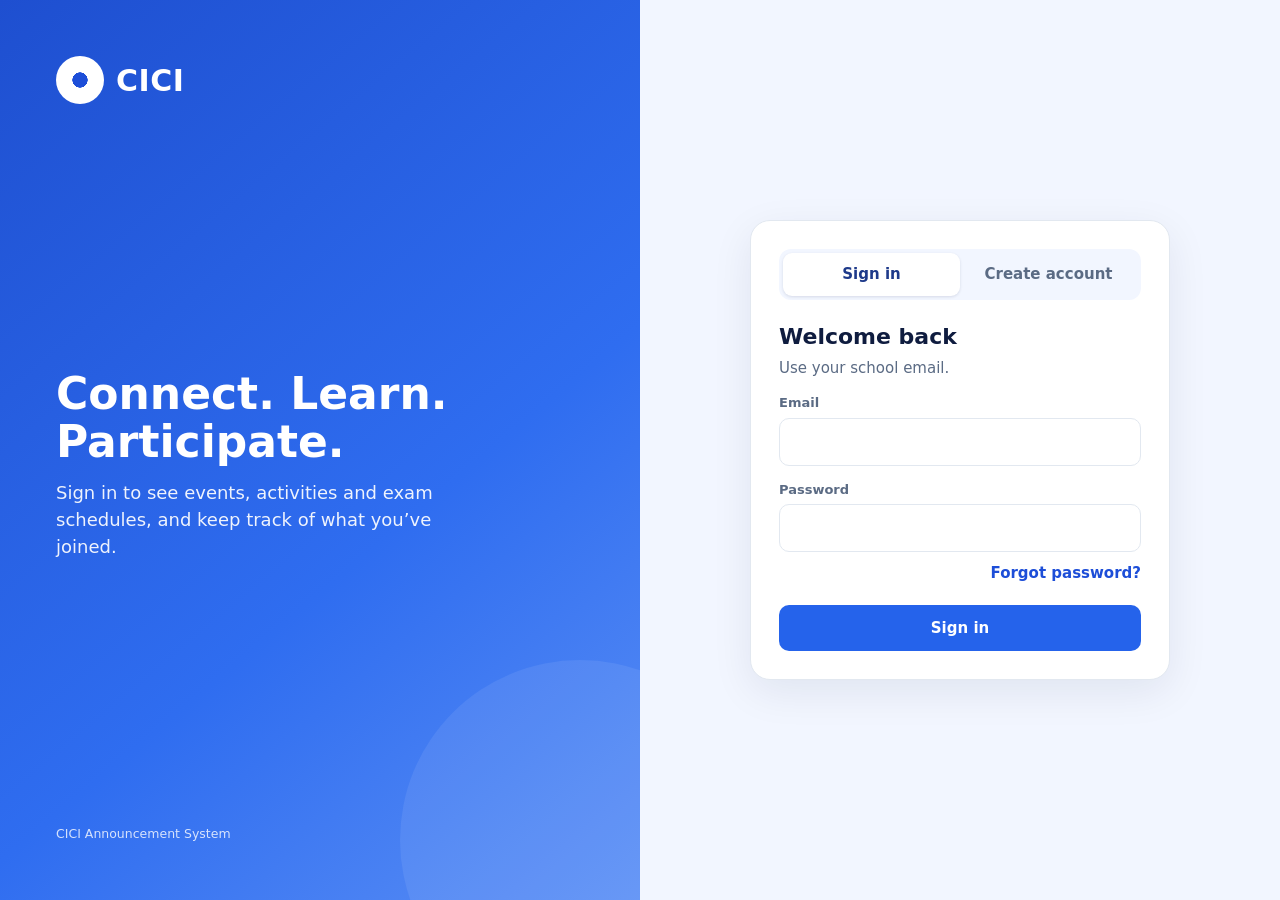
==== commit a2ee8c69: "Let admins edit the site content from the admin panel - Admin → Settings → Site content: site name, " ====
--- a/public/index.html
+++ b/public/index.html
@@ -2,7 +2,16 @@
 <html lang="en">
 <head>
 <meta charset="utf-8">
-<meta name="viewport" content="width=device-width, initial-scale=1">
+<meta name="viewport" content="width=device-width, initial-scale=1, viewport-fit=cover">
+<meta name="theme-color" content="#1d4ed8">
+<meta name="apple-mobile-web-app-capable" content="yes">
+<meta name="mobile-web-app-capable" content="yes">
+<meta name="apple-mobile-web-app-status-bar-style" content="default">
+<meta name="apple-mobile-web-app-title" content="CICI">
+<link rel="manifest" href="manifest.webmanifest">
+<link rel="icon" type="image/png" sizes="32x32" href="icons/favicon-32.png">
+<link rel="apple-touch-icon" href="icons/apple-touch-icon.png">
+<script src="js/pwa.js" defer></script>
 <title>CICI Announcement System</title>
 <style>
 :root{--blue:#1d4ed8;--blue-d:#1e3a8a;--blue-600:#2563eb;--blue-100:#e0eaff;--blue-50:#f2f6ff;--white:#fff;--text:#0f1c3f;--muted:#64748b;--border:#e2e8f0;--red:#dc2626}
@@ -218,20 +227,22 @@
 @media (max-width:1100px){.avbtn{display:grid;place-items:center}}
 @media (max-width:560px){.newbtn{padding:10px 12px}.newbtn .lbl{display:none}.row2{grid-template-columns:1fr}.secR .sort{max-width:120px}}
 </style>
+<link rel="stylesheet" href="css/mobile.css">
 <script src="config.js"></script>
 </head>
 <body>
 <div class="app" id="app">
   <aside class="side">
-    <div class="logo"><div class="mark"></div><div><b>CICI</b><small>Announcement<br>System</small></div></div>
+    <div class="logo"><div class="mark"></div><div><b data-site="name">CICI</b><small data-site="subtitle">Announcement System</small></div></div>
     <nav class="nav" id="nav">
       <button data-view="all"><svg class="ic" viewBox="0 0 24 24" fill="none" stroke="currentColor" stroke-width="2" stroke-linecap="round" stroke-linejoin="round" aria-hidden="true"><path d="M3 10.5 12 3l9 7.5"/><path d="M5 9.5V21h5v-6h4v6h5V9.5"/></svg>Home</button>
       <button data-view="event"><svg class="ic" viewBox="0 0 24 24" fill="none" stroke="currentColor" stroke-width="2" stroke-linecap="round" stroke-linejoin="round" aria-hidden="true"><rect x="3" y="5" width="18" height="16" rx="2"/><path d="M16 3v4M8 3v4M3 10h18"/></svg>Events</button>
       <button data-view="activity"><svg class="ic" viewBox="0 0 24 24" fill="none" stroke="currentColor" stroke-width="2" stroke-linecap="round" stroke-linejoin="round" aria-hidden="true"><path d="M8 21h8M12 17v4M7 4h10v5a5 5 0 0 1-10 0z"/><path d="M17 5h3v2a3 3 0 0 1-3 3M7 5H4v2a3 3 0 0 0 3 3"/></svg>Activities</button>
       <button data-view="exam"><svg class="ic" viewBox="0 0 24 24" fill="none" stroke="currentColor" stroke-width="2" stroke-linecap="round" stroke-linejoin="round" aria-hidden="true"><path d="M14 3H6a2 2 0 0 0-2 2v14a2 2 0 0 0 2 2h12a2 2 0 0 0 2-2V9z"/><path d="M14 3v6h6M8 13h8M8 17h6"/></svg>Exams</button>
       <hr>
-      <button data-act="notif"><svg class="ic" viewBox="0 0 24 24" fill="none" stroke="currentColor" stroke-width="2" stroke-linecap="round" stroke-linejoin="round" aria-hidden="true"><path d="M6 8a6 6 0 0 1 12 0c0 7 3 8 3 8H3s3-1 3-8"/><path d="M10 21a2 2 0 0 0 4 0"/></svg>Notifications <span class="badge" id="navBadge"></span></button>
-      <button data-act="settings"><svg class="ic" viewBox="0 0 24 24" fill="none" stroke="currentColor" stroke-width="2" stroke-linecap="round" stroke-linejoin="round" aria-hidden="true"><circle cx="12" cy="12" r="3"/><path d="M12 2v3M12 19v3M4.9 4.9l2.1 2.1M17 17l2.1 2.1M2 12h3M19 12h3M4.9 19.1 7 17M17 7l2.1-2.1"/></svg>Settings</button>
+      <button data-act="notif" class="desktop-only"><svg class="ic" viewBox="0 0 24 24" fill="none" stroke="currentColor" stroke-width="2" stroke-linecap="round" stroke-linejoin="round" aria-hidden="true"><path d="M6 8a6 6 0 0 1 12 0c0 7 3 8 3 8H3s3-1 3-8"/><path d="M10 21a2 2 0 0 0 4 0"/></svg>Notifications <span class="badge" id="navBadge"></span></button>
+      <button data-act="settings" class="desktop-only"><svg class="ic" viewBox="0 0 24 24" fill="none" stroke="currentColor" stroke-width="2" stroke-linecap="round" stroke-linejoin="round" aria-hidden="true"><circle cx="12" cy="12" r="3"/><path d="M12 2v3M12 19v3M4.9 4.9l2.1 2.1M17 17l2.1 2.1M2 12h3M19 12h3M4.9 19.1 7 17M17 7l2.1-2.1"/></svg>Settings</button>
+      <button data-act="profile" class="mobile-only" aria-label="My account"><svg class="ic" viewBox="0 0 24 24" fill="none" stroke="currentColor" stroke-width="2" stroke-linecap="round" stroke-linejoin="round" aria-hidden="true"><circle cx="12" cy="8" r="4"/><path d="M4 21a8 8 0 0 1 16 0"/></svg>Me</button>
     </nav>
     <div class="user">
       <button data-act="profile"><div class="avatar" id="meInit"></div><div><b id="meName"></b><small><span id="meRole"></span> ▾</small></div></button>
@@ -286,8 +297,8 @@
     <section class="cards" id="cards"><div class="empty">Loading announcements…</div></section>
 
     <footer>
-      <span><b>CICI</b> &nbsp;•&nbsp; Connect. Learn. Participate.</span>
-      <span id="modeNote">Stay informed. Stay ahead. ♡</span>
+      <span><b data-site="name">CICI</b> &nbsp;•&nbsp; <span data-site="footerLeft">Connect. Learn. Participate.</span></span>
+      <span id="modeNote" data-site="footerRight">Stay informed. Stay ahead. ♡</span>
     </footer>
   </main>
 
@@ -310,6 +321,7 @@
   <a class="ni" href="admin.html" id="adminLink" hidden style="color:inherit"><b>🛠 Admin panel</b><small>Manage announcements and users</small></a>
   <button class="ni" data-act="profile-edit"><b>👤 My profile</b><small>Name, year level, password</small></button>
   <button class="ni" data-act="settings"><b>⚙ Settings</b><small>Display preferences</small></button>
+  <button class="ni" data-install hidden><b>📲 Install app</b><small>Add CICI to your home screen</small></button>
   <button class="ni" data-act="signout"><b>Sign out</b><small id="meEmail"></small></button>
 </div>
 
@@ -342,6 +354,7 @@
 
 <script type="module">
 import { api, isStaff, roleLabel, initials, visibleTo, YEARS } from './js/data.js';
+import { loadSite } from './js/site.js';
 
 /* ---------- sign-in gate ---------- */
 const me = await api.requireUser();
@@ -353,11 +366,8 @@
 const IMG = { event: '', activity: 'green', exam: 'paper' };
 const ACTION = { event: ['Register', 'Registered ✓'], activity: ['Join', 'Joined ✓'], exam: ['Remind me', 'Reminder set ✓'] };
 const HASH = { all: '', event: 'events', activity: 'activities', exam: 'exams', saved: 'saved', mine: 'mine' };
-const SLIDES = [
-  { chip: '📢 Latest Announcement', title: 'Welcome to CICI!', text: 'Stay updated with the latest events, activities, and exams.', cta: 'View All Announcements →', view: 'all' },
-  { chip: '📅 Event', title: 'Don’t Miss Out', text: 'Browse upcoming events and register in one tap.', cta: 'See Events →', view: 'event' },
-  { chip: '📄 Exam', title: 'Stay Exam-Ready', text: 'Check the exam schedule and set reminders.', cta: 'View Exams →', view: 'exam' },
-];
+// Banner slides come from the editable site content (Admin → Settings → Site content).
+const SLIDES = (await loadSite()).slides;
 
 /* ---------- per-device preferences ---------- */
 const pref = {
--- a/public/css/mobile.css
+++ b/public/css/mobile.css
@@ -0,0 +1,91 @@
+/*
+ * mobile.css: app-like layout for phones (loaded after each page's own styles).
+ * - Bottom tab bar instead of the side/top menu
+ * - Bigger tap targets, 16px inputs (stops iPhone zooming in)
+ * - Pop-ups slide up from the bottom as sheets
+ * - Space for the iPhone notch / home bar when installed to the home screen
+ */
+
+/* Elements that only belong on one size of screen */
+@media (min-width: 761px) { .mobile-only { display: none !important; } }
+
+/* Installed app (opened from the home screen): keep clear of the notch */
+@media (display-mode: standalone) {
+  body { padding-top: env(safe-area-inset-top); }
+}
+body { padding-left: env(safe-area-inset-left); padding-right: env(safe-area-inset-right); }
+
+@media (max-width: 760px) {
+  .desktop-only { display: none !important; }
+
+  /* ---------- bottom tab bar ---------- */
+  .app { padding-bottom: calc(72px + env(safe-area-inset-bottom)); }
+  .side {
+    position: fixed !important; top: auto !important; left: 0; right: 0; bottom: 0; z-index: 40;
+    height: auto !important; padding: 6px 6px calc(6px + env(safe-area-inset-bottom)) !important;
+    background: rgba(255, 255, 255, .96); -webkit-backdrop-filter: blur(12px); backdrop-filter: blur(12px);
+    border: 0 !important; border-top: 1px solid var(--border) !important; box-shadow: 0 -4px 20px rgba(15, 28, 63, .06);
+    flex-direction: row !important; overflow: visible !important;
+  }
+  .side .logo, .side .user, .side .who { display: none !important; }
+  .nav { display: flex !important; flex-direction: row !important; flex-wrap: nowrap !important; width: 100%; gap: 2px !important; justify-content: space-around; flex: 1; }
+  .nav hr { display: none; }
+  .nav button {
+    position: relative; flex: 1 1 0 !important; min-width: 0; width: auto !important; min-height: 54px;
+    flex-direction: column; justify-content: center; align-items: center; gap: 3px !important;
+    padding: 6px 2px !important; font-size: 11px !important; font-weight: 600; border-radius: 12px; box-shadow: none !important;
+    white-space: nowrap; overflow: hidden; text-overflow: ellipsis;
+  }
+  .nav button.on { background: var(--blue-100) !important; color: var(--blue-d) !important; }
+  .nav .ic { width: 23px !important; height: 23px !important; }
+  .nav .count { display: none; }
+  .nav .badge { position: absolute; top: 3px; left: calc(50% + 6px); margin: 0; font-size: 10px; padding: 0 5px; }
+
+  /* ---------- touch-friendly controls ---------- */
+  input, select, textarea { font-size: 16px !important; }
+  .btn { min-height: 44px; }
+  .btn.sm { min-height: 40px; }
+  .chips button { min-height: 40px; padding: 8px 14px; }
+  .star { min-width: 44px; min-height: 44px; }
+  .iconbtn { width: 42px !important; height: 42px !important; }
+  input[type=checkbox] { width: 22px; height: 22px; }
+  .cal button { width: 38px !important; height: 38px !important; }
+  .linkbtn { padding: 8px 0; }
+  .avbtn { display: none !important; }       /* the "Me" tab replaces it */
+
+  /* bigger hit areas for small controls, without changing how they look */
+  .hero { padding-bottom: 52px !important; }
+  .hero .dots { bottom: 10px !important; gap: 4px !important; }
+  .hero .dots button { box-sizing: content-box; width: 10px !important; height: 10px !important; padding: 11px; background-clip: content-box; }
+  .calnav button { min-width: 44px; min-height: 44px; }
+  .titlebtn { padding: 6px 0; }
+  .search input { min-height: 28px; }
+
+  /* section header: title on its own line, sort menu and "See all" below */
+  .sec { flex-wrap: wrap; gap: 8px; }
+  .sec .sort { max-width: none !important; }
+
+  /* details sheet: buttons in an even grid */
+  #detail .acts { display: grid !important; grid-template-columns: repeat(auto-fit, minmax(130px, 1fr)); gap: 8px !important; }
+  #detail .acts .sp { display: none; }
+  #detail .acts .btn { width: 100%; text-align: center; }
+
+  /* ---------- pop-ups become bottom sheets ---------- */
+  dialog {
+    width: 100% !important; max-width: none !important; margin: auto 0 0 !important;
+    border-radius: 22px 22px 0 0 !important; max-height: 92dvh !important; overflow: auto;
+    padding-bottom: env(safe-area-inset-bottom) !important;
+  }
+  dialog[open] { animation: sheet-up .25s ease-out; }
+  dialog::before { content: ""; display: block; width: 40px; height: 5px; border-radius: 3px; background: #cbd5e1; margin: 8px auto 0; }
+
+  /* menus that pop up from buttons */
+  .dropdown { max-width: calc(100vw - 24px); }
+  #notifMenu { position: fixed !important; left: 12px !important; right: 12px !important; top: auto !important; bottom: calc(80px + env(safe-area-inset-bottom)) !important; width: auto !important; max-height: 60dvh; overflow: auto; z-index: 45; }
+
+  /* messages sit above the tab bar */
+  #toast { bottom: calc(84px + env(safe-area-inset-bottom)) !important; }
+}
+
+@keyframes sheet-up { from { transform: translateY(100%); } to { transform: none; } }
+@media (prefers-reduced-motion: reduce) { dialog[open] { animation: none; } }
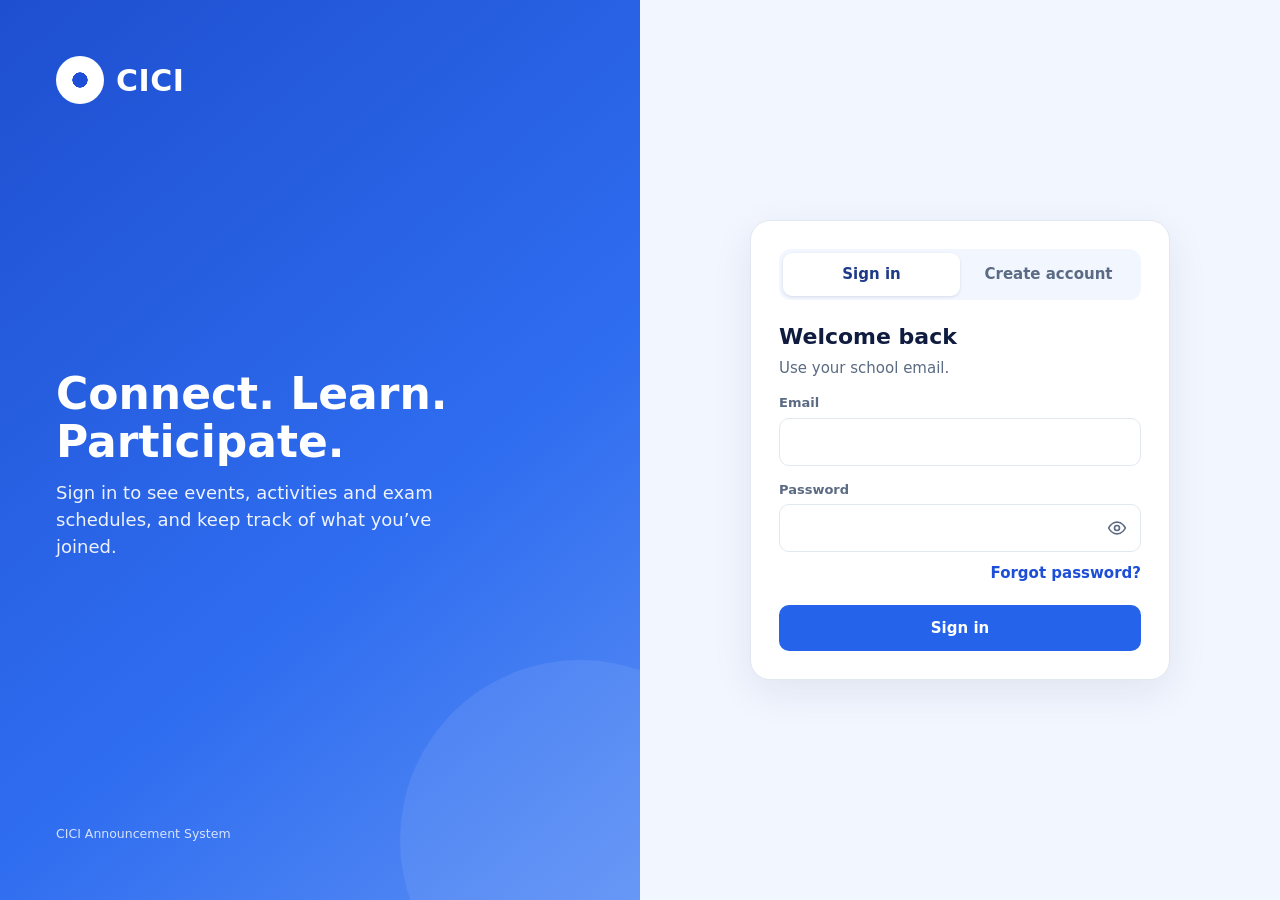
==== commit 72bbc2bb: "Add password recovery: reliable email reset, admin reset, show/hide - Email reset: link returns to l" ====
--- a/public/index.html
+++ b/public/index.html
@@ -12,6 +12,7 @@
 <link rel="icon" type="image/png" sizes="32x32" href="icons/favicon-32.png">
 <link rel="apple-touch-icon" href="icons/apple-touch-icon.png">
 <script src="js/pwa.js" defer></script>
+<script src="js/pw-toggle.js" defer></script>
 <title>CICI Announcement System</title>
 <style>
 :root{--blue:#1d4ed8;--blue-d:#1e3a8a;--blue-600:#2563eb;--blue-100:#e0eaff;--blue-50:#f2f6ff;--white:#fff;--text:#0f1c3f;--muted:#64748b;--border:#e2e8f0;--red:#dc2626}
--- a/public/css/mobile.css
+++ b/public/css/mobile.css
@@ -5,6 +5,13 @@
  * - Pop-ups slide up from the bottom as sheets
  * - Space for the iPhone notch / home bar when installed to the home screen
  */
+
+/* Show/hide password button (js/pw-toggle.js) */
+.pw-wrap { position: relative; display: block; }
+.pw-wrap input { width: 100%; padding-right: 48px !important; }
+.pw-eye { position: absolute; right: 4px; top: 50%; transform: translateY(-50%); width: 40px; height: 40px; min-height: 0 !important;
+  display: grid; place-items: center; border: 0; background: none; color: #5b6b84; border-radius: 8px; cursor: pointer; padding: 0; margin: 0; }
+.pw-eye:hover { color: #0f1c3f; background: rgba(15, 28, 63, .06); }
 
 /* Elements that only belong on one size of screen */
 @media (min-width: 761px) { .mobile-only { display: none !important; } }
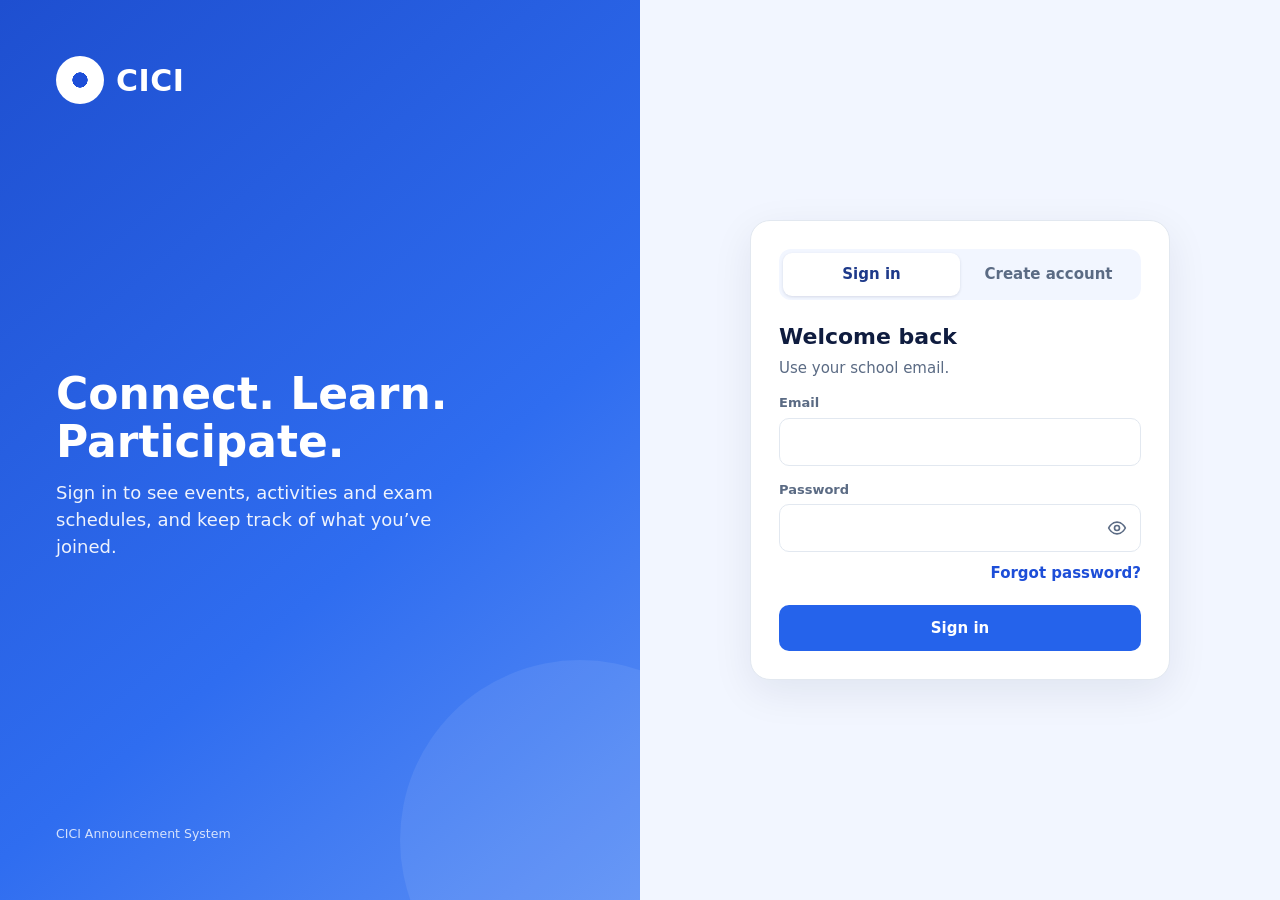
==== commit 6d021fc2: "Apply the saved site colour before the page is drawn A small script in <head> applies the colour, na" ====
--- a/public/index.html
+++ b/public/index.html
@@ -12,6 +12,7 @@
 <link rel="icon" type="image/png" sizes="32x32" href="icons/favicon-32.png">
 <link rel="apple-touch-icon" href="icons/apple-touch-icon.png">
 <script src="js/pwa.js" defer></script>
+<script src="js/nav-drawer.js" defer></script>
 <script src="js/pw-toggle.js" defer></script>
 <title>CICI Announcement System</title>
 <style>
@@ -89,6 +90,17 @@
 .img.paper{background:linear-gradient(135deg,#eef2fb,#c8d3ea)}
 img.img{display:block;width:calc(100% - 28px);object-fit:cover;background:var(--blue-50)}
 .dimg{display:block;width:calc(100% + 48px);margin:-24px -24px 14px;height:220px;object-fit:cover;border-radius:18px 18px 0 0;background:var(--blue-50)}
+button.dimg-btn{display:block;padding:0;border:0;background:none;cursor:zoom-in;width:100%}
+.gallery{display:grid;grid-template-columns:repeat(auto-fill,minmax(76px,1fr));gap:6px;margin:10px 0}
+.gallery button{padding:0;border:0;border-radius:10px;overflow:hidden;aspect-ratio:1;cursor:zoom-in;background:var(--blue-50)}
+.gallery img{width:100%;height:100%;object-fit:cover;display:block}
+.sched{list-style:none;margin:0 0 10px;padding:0;display:grid;gap:6px}
+.sched li{display:grid;gap:1px;padding:8px 10px;border-radius:10px;background:var(--blue-50);font-size:13px}
+.sched li b{font-size:14px}
+.sched li span{color:var(--muted)}
+.sched li.more{background:none;padding:0 2px;color:var(--muted)}
+.sec-label{font-size:12px;font-weight:700;text-transform:uppercase;letter-spacing:.04em;color:var(--muted);margin:14px 0 6px}
+.lock-note{font-size:12px;font-weight:400;color:var(--muted)}
 .card .body{padding:14px;flex:1}
 .card h4{margin:0 0 8px;font-size:16px}
 .meta{color:var(--muted);font-size:13px;display:flex;gap:12px;flex-wrap:wrap;margin-bottom:8px}
@@ -230,6 +242,7 @@
 </style>
 <link rel="stylesheet" href="css/mobile.css">
 <script src="config.js"></script>
+<script src="js/theme-early.js"></script>
 </head>
 <body>
 <div class="app" id="app">
@@ -293,7 +306,7 @@
       <button data-view="saved">★ Saved</button>
       <button data-view="mine">✓ My list</button>
     </div>
-    <div class="yearbar" id="yearBar" hidden><span>📌 Set your year level so you only see announcements meant for you.</span><button class="btn primary" data-act="profile-edit">Set year level</button></div>
+    <div class="yearbar" id="yearBar" hidden><span>📌 Set your year level to see announcements for your year. Until then you only see posts for all students.</span><button class="btn primary" data-act="profile-edit">Set year level</button></div>
     <div class="filters" id="filters" hidden></div>
     <section class="cards" id="cards"><div class="empty">Loading announcements…</div></section>
 
@@ -314,6 +327,10 @@
       <div class="up" id="upcoming"></div>
     </div>
   </aside>
+  <footer class="foot-mobile">
+    <span><b data-site="name">CICI</b> &nbsp;•&nbsp; <span data-site="footerLeft">Connect. Learn. Participate.</span></span>
+    <span data-site="footerRight">Stay informed. Stay ahead. ♡</span>
+  </footer>
 </div>
 
 <div class="dropdown" id="profileMenu" hidden>
@@ -333,7 +350,7 @@
     <h3>My profile</h3>
     <p class="mine" id="pfEmail"></p>
     <label class="fld">Full name<input name="name" maxlength="60" autocomplete="name" required></label>
-    <label class="fld" id="pfYearRow">Year level<select name="year"><option value="">Not set (see all years)</option></select></label>
+    <label class="fld" id="pfYearRow">Year level <span class="lock-note" id="pfYearNote"></span><select name="year"><option value="">Choose your year level…</option></select></label>
     <label class="fld" id="pfPwRow">New password <span class="mine">(leave blank to keep)</span><input name="password" type="password" minlength="8" autocomplete="new-password"></label>
     <div class="err" id="pfErr" role="alert"></div>
     <div class="acts"><span class="sp"></span><button type="button" class="btn" data-close>Cancel</button><button type="submit" class="btn primary" id="pfSave">Save</button></div>
@@ -354,11 +371,17 @@
 <div id="toast" role="status" aria-live="polite"></div>
 
 <script type="module">
-import { api, isStaff, roleLabel, initials, visibleTo, YEARS } from './js/data.js';
+import { api, isStaff, roleLabel, initials, visibleTo, YEARS, audienceLabel, canManageType } from './js/data.js';
+import { openLightbox } from './js/lightbox.js';
 import { loadSite } from './js/site.js';
 
 /* ---------- sign-in gate ---------- */
 const me = await api.requireUser();
+// Follow sign-in changes made in other tabs: signed out → sign-in page; another account → reload.
+api.onSessionChange((uid) => {
+  if (!uid) location.replace('login.html?msg=signedout');
+  else if (uid !== me.id) location.reload();
+});
 
 /* ---------- constants ---------- */
 const TYPE = { event: 'Events', activity: 'Activities', exam: 'Exams', saved: 'Saved', mine: 'My list' };
@@ -413,7 +436,15 @@
   return `${fmt(a.date, { month: 'short', day: 'numeric' })} – ${sameMonth ? D(a.end).getDate() : fmt(a.end, { month: 'short', day: 'numeric' })}`;
 };
 const endOf = (a) => a.end || a.date;
-const covers = (a, day) => a.date <= day && endOf(a) >= day;
+const covers = (a, day) => (a.date <= day && endOf(a) >= day) || (a.schedules || []).some((x) => x.date === day);
+// '13:30' → '1:30 PM'
+const fmtTime = (t) => { if (!t) return ''; const [h, m] = t.split(':').map(Number); return `${((h + 11) % 12) + 1}:${String(m).padStart(2, '0')} ${h < 12 ? 'AM' : 'PM'}`; };
+const schedWhen = (x) => [fmt(x.date, { weekday: 'short', month: 'short', day: 'numeric' }), x.start ? fmtTime(x.start) + (x.end ? '–' + fmtTime(x.end) : '') : '', x.room ? esc(x.room) : ''].filter(Boolean).join(' · ');
+const scheduleList = (a, max) => {
+  const xs = a.schedules || []; if (!xs.length) return '';
+  const shown = max ? xs.slice(0, max) : xs;
+  return `<ul class="sched">${shown.map((x) => `<li><b>${esc(x.subject)}</b><span>${schedWhen(x)}</span></li>`).join('')}${max && xs.length > max ? `<li class="more">+${xs.length - max} more in Details</li>` : ''}</ul>`;
+};
 const daysUntil = (s) => Math.round((D(s) - D(TODAY)) / 86400000);
 const when = (a) => {
   if (covers(a, TODAY)) return 'Happening now';
@@ -495,9 +526,10 @@
       ${a.image ? `<img class="img" src="${esc(api.imageUrl(a.image))}" alt="" loading="lazy">` : `<div class="img ${IMG[a.type]}"></div>`}
       <div class="body">
         <h4><button class="titlebtn" data-act="open" data-id="${a.id}">${esc(a.title)}</button></h4>
-        <div class="meta"><span>📅 ${fmtLong(a)}</span>${a.where ? `<span>📍 ${esc(a.where)}</span>` : ''}</div>
+        <div class="meta"><span>📅 ${fmtLong(a)}</span>${a.where ? `<span>📍 ${esc(a.where)}</span>` : ''}${(a.photos || []).length > 1 ? `<span>📷 ${a.photos.length} photos</span>` : ''}</div>
+        ${scheduleList(a, 3)}
         <p>${esc(a.body)}</p>
-        <span class="mine">${when(a)}${a.audience && a.audience !== 'All students' ? ' · For ' + esc(a.audience) : ''}</span>
+        <span class="mine">${when(a)}${audienceLabel(a) !== 'All students' ? ' · For ' + esc(audienceLabel(a)) : ''}</span>
       </div>
       <div class="foot">${actionBtn(a)}<button class="linkbtn" data-act="open" data-id="${a.id}">Details →</button></div>
     </article>`).join('') : `<div class="empty">${emptyMsg}</div>`;
@@ -506,7 +538,7 @@
   $('#monthLabel').textContent = new Date(calYear, calMonth, 1).toLocaleDateString(undefined, { month: 'long', year: 'numeric' });
   const first = new Date(calYear, calMonth, 1).getDay();
   const days = new Date(calYear, calMonth + 1, 0).getDate();
-  const marks = new Set(); all().forEach((a) => { marks.add(a.date); marks.add(endOf(a)); });
+  const marks = new Set(); all().forEach((a) => { marks.add(a.date); marks.add(endOf(a)); (a.schedules || []).forEach((x) => marks.add(x.date)); });
   let html = ['Sun', 'Mon', 'Tue', 'Wed', 'Thu', 'Fri', 'Sat'].map((d) => `<span class="dow">${d}</span>`).join('');
   for (let i = 0; i < first; i++) html += '<button class="blank" disabled tabindex="-1"></button>';
   for (let d = 1; d <= days; d++) {
@@ -550,18 +582,21 @@
   if (!a) { if ($('#detail').open) $('#detail').close(); return toast('That announcement is no longer available'); }
   read.add(a.id); persistPrefs(); renderNotif();
   $('#detailBody').innerHTML = `
-    ${a.image && !settings.compact ? `<img class="dimg" src="${esc(api.imageUrl(a.image))}" alt="">` : ''}
+    ${a.image && !settings.compact ? `<button class="dimg-btn" data-act="photo" data-id="${a.id}" data-i="0" aria-label="View photo"><img class="dimg" src="${esc(api.imageUrl(a.image))}" alt=""></button>` : ''}
     <span class="pill ${TAG[a.type]}">${PILL[a.type]}</span> <span class="mine">${when(a)}</span>
     <h3>${esc(a.title)}</h3>
-    <div class="meta"><span>📅 ${fmtLong(a)}</span>${a.where ? `<span>📍 ${esc(a.where)}</span>` : ''}<span>👥 ${esc(a.audience || 'All students')}</span></div>
+    <div class="meta"><span>📅 ${fmtLong(a)}</span>${a.where ? `<span>📍 ${esc(a.where)}</span>` : ''}<span>👥 ${esc(audienceLabel(a))}</span></div>
     <p>${esc(a.body) || '<span class="mine">No details.</span>'}</p>
+    ${(a.schedules || []).length ? `<div class="sec-label">Exam schedule (${a.schedules.length})</div>${scheduleList(a)}` : ''}
+    ${(a.photos || []).length > 1 || ((a.photos || []).length && settings.compact) ? `<div class="sec-label">Photos (${a.photos.length}) · tap to enlarge</div>
+      <div class="gallery">${a.photos.map((p, i) => `<button data-act="photo" data-id="${a.id}" data-i="${i}" aria-label="View photo ${i + 1} of ${a.photos.length}"><img src="${esc(api.imageUrl(p))}" alt="" loading="lazy"></button>`).join('')}</div>` : ''}
     <div class="acts">
       <button class="btn" data-act="ics" data-id="${a.id}">📆 Add to calendar</button>
       <button class="btn" data-act="share" data-id="${a.id}">🔗 Copy link</button>
       <button class="btn" data-act="save" data-id="${a.id}">${saved.has(a.id) ? '★ Saved' : '☆ Save'}</button>
     </div>
     <div class="acts">
-      ${isStaff(me) ? `<a class="btn" href="admin.html#edit-${a.id}">Edit in admin</a>` : ''}
+      ${canManageType(me, a.type) ? `<a class="btn" href="admin.html#edit-${a.id}">Edit in admin</a>` : ''}
       <span class="sp"></span>
       <button class="btn" data-close>Close</button>
       ${actionBtn(a)}
@@ -578,7 +613,7 @@
   const stamp = new Date().toISOString().replace(/[-:]/g, '').replace(/\.\d+/, '');
   const ics = ['BEGIN:VCALENDAR', 'VERSION:2.0', 'PRODID:-//CICI//Announcements//EN', 'BEGIN:VEVENT',
     `UID:cici-${a.id}@cici`, `DTSTAMP:${stamp}`, `DTSTART;VALUE=DATE:${dt(a.date)}`, `DTEND;VALUE=DATE:${dt(next(endOf(a)))}`,
-    `SUMMARY:${t(a.title)}`, `LOCATION:${t(a.where)}`, `DESCRIPTION:${t(a.body)}`, 'END:VEVENT', 'END:VCALENDAR'].join('\r\n');
+    `SUMMARY:${t(a.title)}`, `LOCATION:${t(a.where)}`, `DESCRIPTION:${t([a.body, ...(a.schedules || []).map((x) => `${x.subject}: ${x.date}${x.start ? ' ' + x.start + (x.end ? '-' + x.end : '') : ''}${x.room ? ' (' + x.room + ')' : ''}`)].filter(Boolean).join('\n'))}`, 'END:VEVENT', 'END:VCALENDAR'].join('\r\n');
   const url = URL.createObjectURL(new Blob([ics], { type: 'text/calendar' }));
   const link = Object.assign(document.createElement('a'), { href: url, download: a.title.replace(/[^\w]+/g, '-') + '.ics' });
   document.body.append(link); link.click(); link.remove(); setTimeout(() => URL.revokeObjectURL(url), 1000);
@@ -646,6 +681,7 @@
 
   switch (btn.dataset.act) {
     case 'open': closeMenus(); return openDetail(btn.dataset.id);
+    case 'photo': return openLightbox((a.photos || []).map((p) => api.imageUrl(p)), +btn.dataset.i || 0);
     case 'reg': return toggleFlag(reg, a, (id, on) => api.toggleSignup(id, on),
       { event: [`Registered for ${a.title}`, 'Registration cancelled'], activity: [`Joined ${a.title}`, 'You left this activity'], exam: [`Reminder set for ${a.title}`, 'Reminder removed'] }[a.type]);
     case 'save': return toggleFlag(saved, a, (id, on) => api.toggleSave(id, on), ['Saved', 'Removed from saved']);
@@ -684,6 +720,9 @@
   f.elements.name.value = me.name; f.elements.year.value = me.year || '';
   $('#pfEmail').textContent = `${me.email} · ${roleLabel(me.role)}`;
   $('#pfYearRow').hidden = me.role !== 'student';
+  // Students choose their year once; after that only an admin can change it (the database enforces this).
+  f.elements.year.disabled = !!me.year;
+  $('#pfYearNote').textContent = me.year ? '(set — ask an admin to change it)' : '(you can set this once)';
   $('#pfPwRow').hidden = !api.live;
   $('#profileDlg').showModal();
 }
@@ -691,11 +730,12 @@
   e.preventDefault();
   const f = e.target.elements, name = f.name.value.trim(), year = f.year.value, pw = f.password.value;
   if (!name) return ($('#pfErr').textContent = 'Please enter your name.');
-  if (pw && pw.length < 8) return ($('#pfErr').textContent = 'Password must be at least 8 characters.');
+  if (pw && (pw.length < 8 || !/[A-Za-z]/.test(pw) || !/[0-9]/.test(pw))) return ($('#pfErr').textContent = 'Password must be at least 8 characters and include a letter and a number.');
+  if (me.role === 'student' && !me.year && !year) return ($('#pfErr').textContent = 'Please choose your year level.');
   const btn = $('#pfSave'); btn.disabled = true;
   try {
     const patch = { name };
-    if (me.role === 'student') patch.year = year;
+    if (me.role === 'student' && !me.year) patch.year = year;
     const yearChanged = 'year' in patch && patch.year !== me.year;
     await api.updateMyProfile(patch);
     if (pw) await api.updatePassword(pw);
--- a/public/css/mobile.css
+++ b/public/css/mobile.css
@@ -63,7 +63,7 @@
   /* bigger hit areas for small controls, without changing how they look */
   .hero { padding-bottom: 52px !important; }
   .hero .dots { bottom: 10px !important; gap: 4px !important; }
-  .hero .dots button { box-sizing: content-box; width: 10px !important; height: 10px !important; padding: 11px; background-clip: content-box; }
+  .hero .dots button, .hero .dots button.on { box-sizing: content-box; width: 10px !important; height: 10px !important; padding: 11px; background-clip: content-box !important; }
   .calnav button { min-width: 44px; min-height: 44px; }
   .titlebtn { padding: 6px 0; }
   .search input { min-height: 28px; }
@@ -72,10 +72,6 @@
   .sec { flex-wrap: wrap; gap: 8px; }
   .sec .sort { max-width: none !important; }
 
-  /* details sheet: buttons in an even grid */
-  #detail .acts { display: grid !important; grid-template-columns: repeat(auto-fit, minmax(130px, 1fr)); gap: 8px !important; }
-  #detail .acts .sp { display: none; }
-  #detail .acts .btn { width: 100%; text-align: center; }
 
   /* ---------- pop-ups become bottom sheets ---------- */
   dialog {
@@ -94,5 +90,162 @@
   #toast { bottom: calc(84px + env(safe-area-inset-bottom)) !important; }
 }
 
+/* ---------- phones: admin lists, filters and small controls ---------- */
+@media (max-width: 760px) {
+  /* Users list: name and email on their own full-width lines; long emails wrap instead of being cut off */
+  #urows tr { grid-template-columns: minmax(0, 1fr) minmax(0, 1fr) !important; }
+  #urows td[data-l="Name"], #urows td[data-l="Email"] { grid-column: 1 / -1; }
+  td { overflow-wrap: anywhere; }
+  /* filter rows: dropdowns share the width instead of shrinking to their text */
+  .toolbar select { flex: 1 1 140px; min-height: 44px; }
+  .toolbar .search { min-height: 46px; }
+  /* bigger tap areas for text links and small numbers */
+  td .t { padding: 6px 0; min-height: 34px; }
+  .cell .n { min-width: 0 !important; width: 100%; min-height: 34px; padding: 2px 0; border-radius: 8px !important; }
+  .link { padding: 10px 0; }
+  .yearsum { grid-template-columns: repeat(2, minmax(0, 1fr)); }
+  /* long forms: keep Save / Cancel in reach while scrolling */
+  #editDlg .dacts, #userDlg .dacts {
+    position: sticky; bottom: 0; z-index: 2; background: #fff; margin: 14px -22px 0;
+    padding: 10px 22px calc(10px + env(safe-area-inset-bottom)); border-top: 1px solid var(--border);
+  }
+  #siteForm .dacts {
+    position: sticky; bottom: calc(72px + env(safe-area-inset-bottom)); z-index: 2; background: #fff;
+    margin: 14px -18px -18px; padding: 10px 18px; border-top: 1px solid var(--border); border-radius: 0 0 16px 16px;
+  }
+}
+
+/* ---------- portrait tablets: menu button + slide-in drawer (js/nav-drawer.js) ---------- */
+.menu-btn, .drawer-backdrop, .drawer-logo { display: none; }
+@media (min-width: 761px) and (max-width: 1100px) {
+  .menu-btn { display: grid; place-items: center; width: 46px; height: 46px; margin-left: auto; border: 1px solid var(--border); border-radius: 12px; background: #fff; color: var(--text); flex: none; padding: 0; }
+  .side .nav {
+    position: fixed !important; top: 0; bottom: 0; left: 0; z-index: 70; width: min(300px, 82vw);
+    display: flex !important; flex-direction: column !important; flex-wrap: nowrap !important; gap: 4px !important;
+    padding: calc(18px + env(safe-area-inset-top)) 14px 20px; overflow-y: auto;
+    background: linear-gradient(180deg, #f7f9ff, #eef3ff); box-shadow: 0 0 40px rgba(15, 28, 63, .25);
+    transform: translateX(-105%); transition: transform .25s ease; visibility: hidden;
+  }
+  body.drawer-open .side .nav { transform: none; visibility: visible; }
+  /* the top bar holds the drawer, so lift it above the dimmed backdrop while open */
+  body.drawer-open .side { z-index: 80 !important; }
+  .side .nav button, .side .nav a { width: 100% !important; min-height: 48px; padding: 12px 14px !important; font-size: 15px !important; }
+  .side .nav hr { display: block !important; width: 100%; }
+  .drawer-logo { display: flex; padding: 0 6px 14px !important; }
+  .drawer-backdrop { display: block; position: fixed; inset: 0; z-index: 65; background: rgba(15, 28, 63, .4); opacity: 0; pointer-events: none; transition: opacity .2s; }
+  body.drawer-open .drawer-backdrop { opacity: 1; pointer-events: auto; }
+}
+@media (prefers-reduced-motion: reduce) { .side .nav { transition: none !important; } }
+
+/* ---------- touch screens of any size: finger-sized controls (mouse users keep the compact look) ---------- */
+@media (pointer: coarse) {
+  .iconbtn { width: 42px !important; height: 42px !important; }
+  .btn.sm { min-height: 40px; }
+  .chips button { min-height: 40px; }
+  .linkbtn { min-height: 40px; display: inline-flex; align-items: center; }
+  .sort, .toolbar select { min-height: 44px; }
+  .search { min-height: 46px; }
+  .calnav button { min-width: 44px; min-height: 44px; }
+  .cal button { width: 100% !important; max-width: 40px; height: auto !important; aspect-ratio: 1; }
+  .cell .n { min-width: 34px; min-height: 34px; }
+  .card .foot .btn { min-height: 40px; }
+  .linkbtn { min-width: 40px; justify-content: center; }
+  .titlebtn { min-height: 36px; }
+  .swatch { width: 40px; height: 40px; }
+  .gal-item .gbtns button { width: 36px; height: 36px; }
+  td .t { padding: 6px 0; min-height: 36px; }
+  .titlebtn { padding: 6px 0; }
+  .star { min-width: 44px; min-height: 44px; }
+  .link { padding: 10px 0; }
+  .hero .dots button, .hero .dots button.on { box-sizing: content-box; padding: 11px; background-clip: content-box !important; }
+  .qcard .go { width: 40px; height: 40px; }
+}
+
+/* ---------- phones: even buttons and tidier, more compact layouts ---------- */
+.foot-mobile { display: none; }
+@media (max-width: 1100px) {
+  /* the footer goes after the calendar, at the very end of the page */
+  .main > footer { display: none !important; }
+  .foot-mobile { display: flex; justify-content: space-between; gap: 6px 12px; flex-wrap: wrap; padding: 4px 20px 20px; color: var(--muted); font-size: 13px; }
+  .foot-mobile b { color: var(--blue); }
+}
+@media (hover: none) {
+  /* touch screens keep the hover colour after a tap; only the selected tab should look selected */
+  .nav button:not(.on):hover { background: none !important; }
+}
+@media (max-width: 760px) {
+  /* every pop-up's bottom buttons: one row, equal widths */
+  .dacts, dialog .acts { display: flex !important; flex-wrap: nowrap !important; gap: 8px !important; }
+  .dacts > .btn, .dacts > a.btn, dialog .acts > .btn, dialog .acts > a.btn {
+    flex: 1 1 0; min-width: 0; padding-left: 8px; padding-right: 8px; text-align: center; white-space: normal; line-height: 1.2;
+    display: inline-flex; align-items: center; justify-content: center;
+  }
+  .dacts .sp, dialog .acts .sp { display: none !important; }
+
+  /* student home: three quick links side by side */
+  .quick { grid-template-columns: repeat(3, minmax(0, 1fr)) !important; gap: 8px !important; }
+  .qcard { flex-direction: column; align-items: center; text-align: center; padding: 12px 6px !important; gap: 6px !important; }
+  .qcard .ico { width: 44px !important; height: 44px !important; font-size: 20px !important; }
+  .qcard b { font-size: 14px !important; }
+  .qcard small { font-size: 11px; line-height: 1.3; display: block; }
+  .qcard .go { display: none !important; }
+
+  /* section header: title, then sort menu and "See all" on one even line */
+  .sec { flex-wrap: wrap; gap: 8px !important; }
+  .sec h3 { flex: 1 1 100%; }
+  .secR { flex: 1 1 100%; display: flex; gap: 8px; align-items: center; }
+  .secR .sort { flex: 1 1 auto; }
+  /* filter chips: an even 3 × 2 grid */
+  .chips { display: grid !important; grid-template-columns: repeat(3, minmax(0, 1fr)); gap: 8px !important; }
+  .chips button { width: 100%; padding-left: 6px !important; padding-right: 6px !important; text-align: center; }
+
+  /* cards: shorter colour strip when there's no photo; two equal buttons */
+  div.img { height: 64px !important; }
+  img.img { height: 170px !important; }
+  .card .foot { display: grid !important; grid-template-columns: 1fr 1fr; gap: 8px; }
+  .card .foot > * { width: 100%; justify-content: center; text-align: center; }
+  .card .foot .linkbtn { border: 1px solid var(--border); border-radius: 10px; min-height: 40px; background: #fff; display: inline-flex; align-items: center; font-size: 14px; }
+
+  /* the Me menu sits above the tab bar, full width, like the notifications */
+  #profileMenu { position: fixed !important; left: 12px !important; right: 12px !important; top: auto !important; bottom: calc(80px + env(safe-area-inset-bottom)) !important; width: auto !important; z-index: 45; }
+
+  /* admin dashboard: stats in a 2 × 2 grid */
+  .stats { grid-template-columns: repeat(2, minmax(0, 1fr)) !important; gap: 10px !important; }
+  .stat { padding: 12px 14px !important; }
+  .stat b { font-size: 24px !important; }
+  .stat small { font-size: 12px; }
+
+  /* admin announcement cards: title, one info line, then evenly spread actions */
+  #rows tr { display: flex !important; flex-wrap: wrap; align-items: center; gap: 8px; padding: 12px !important; }
+  #rows td { padding: 0 !important; width: auto !important; }
+  #rows td::before { display: none !important; }
+  #rows td.cb { flex: 0 0 26px; grid-row: auto !important; align-self: flex-start; padding-top: 2px !important; }
+  #rows td[data-l="Title"] { flex: 1 1 calc(100% - 40px); min-width: 0; }
+  #rows td[data-l="Type"] { margin-left: 34px; }
+  #rows td[data-l="Date"] { font-size: 13px; color: var(--muted); }
+  #rows td[data-l="Sign-ups"] { margin-left: auto; }
+  #rows td:last-child { flex: 1 1 100%; margin-top: 2px; }
+  #rows td:last-child .acts { display: grid !important; grid-template-columns: repeat(5, minmax(0, 1fr)); gap: 6px; }
+  #rows .acts .iconbtn { width: 100% !important; }
+  #rows .viewonly { grid-column: 1 / -1; text-align: center; padding: 8px 0; }
+
+  /* admin user cards: name and email, then year, role and status on one line, then even actions */
+  #urows tr { display: flex !important; flex-wrap: wrap; align-items: center; gap: 6px 8px; padding: 12px !important; }
+  #urows td { padding: 0 !important; width: auto !important; grid-column: auto !important; }
+  #urows td::before { display: none !important; }
+  #urows td[data-l="Name"] { flex: 1 1 100%; }
+  #urows td[data-l="Email"] { flex: 1 1 100%; margin: -6px 0 0 44px; font-size: 13px; color: var(--muted); }
+  #urows td[data-l="Year level"] { margin-left: 44px; font-size: 13px; font-weight: 600; }
+  #urows td:last-child { flex: 1 1 100%; margin-top: 4px; }
+  #urows td:last-child .acts { display: grid !important; grid-template-columns: repeat(4, minmax(0, 1fr)); gap: 6px; }
+  #urows .acts .iconbtn { width: 100% !important; }
+
+  /* site content: header on two lines, even colour grid, Save on its own row */
+  #siteEditor h2 { flex-direction: column; align-items: flex-start !important; gap: 2px !important; }
+  #swatches { display: grid !important; grid-template-columns: repeat(4, 40px); gap: 10px; }
+  #siteForm .dacts { display: grid !important; grid-template-columns: 1fr 1fr; }
+  #siteForm .dacts #siteSave { grid-column: 1 / -1; order: -1; }
+}
+
 @keyframes sheet-up { from { transform: translateY(100%); } to { transform: none; } }
 @media (prefers-reduced-motion: reduce) { dialog[open] { animation: none; } }
